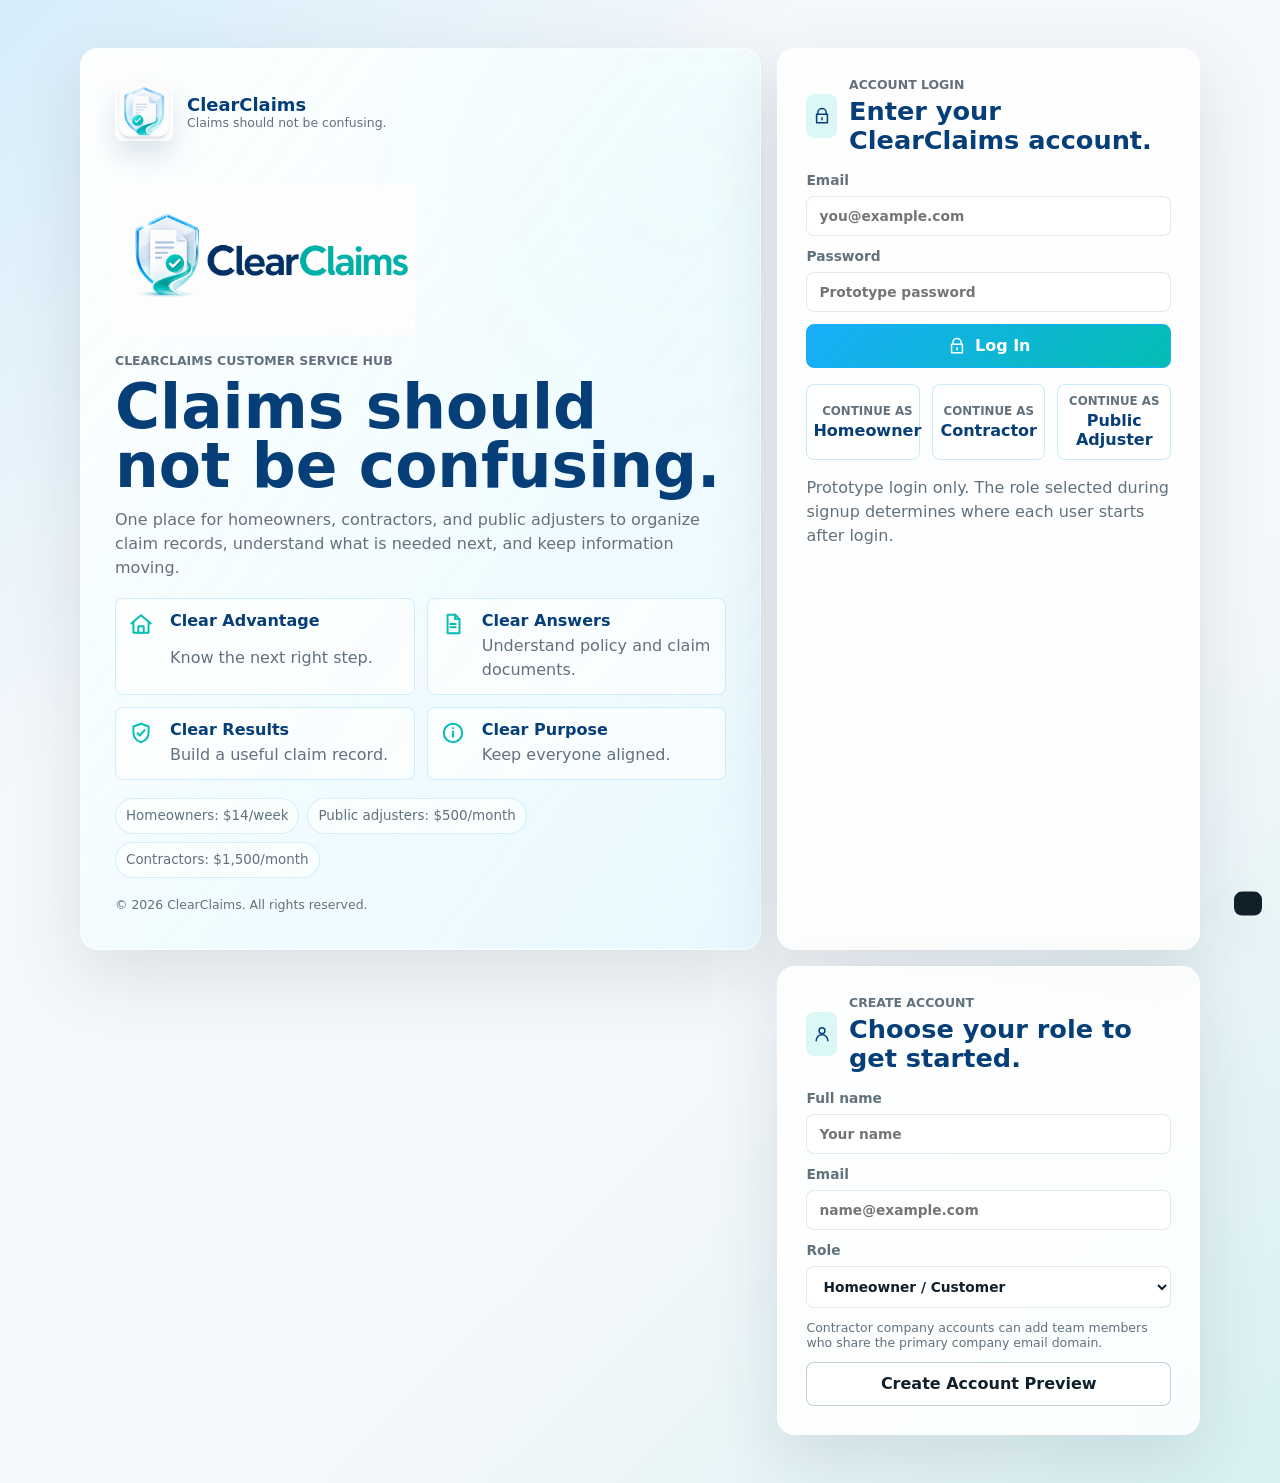
==== index.html @ 39362832 "Publish ClearClaims prototype" ====
<!doctype html>
<html lang="en">
  <head>
    <meta charset="utf-8" />
    <meta name="viewport" content="width=device-width, initial-scale=1" />
    <title>ClearClaims Prototype</title>
    <link rel="stylesheet" href="styles.css?v=15" />
    <meta name="theme-color" content="#ffffff" />
    <link rel="manifest" href="manifest.webmanifest" />
  </head>
  <body class="auth-required">
    <svg aria-hidden="true" class="icon-sprite">
      <symbol id="i-home" viewBox="0 0 24 24"><path d="M3 11.5 12 4l9 7.5"/><path d="M5 10.5V20h14v-9.5"/><path d="M9.5 20v-6h5v6"/></symbol>
      <symbol id="i-folder" viewBox="0 0 24 24"><path d="M3.5 6.5h6l2 2h9v9a2 2 0 0 1-2 2h-15z"/><path d="M3.5 6.5v13"/></symbol>
      <symbol id="i-camera" viewBox="0 0 24 24"><path d="M4 8.5h4l1.5-2h5L16 8.5h4v11H4z"/><circle cx="12" cy="14" r="3.5"/></symbol>
      <symbol id="i-clock" viewBox="0 0 24 24"><circle cx="12" cy="12" r="8.5"/><path d="M12 7.5V12l3 2"/></symbol>
      <symbol id="i-box" viewBox="0 0 24 24"><path d="m4 7.5 8-4 8 4-8 4z"/><path d="M4 7.5v9l8 4 8-4v-9"/><path d="M12 11.5v9"/></symbol>
      <symbol id="i-file" viewBox="0 0 24 24"><path d="M7 3.5h7l4 4v13H7z"/><path d="M14 3.5v4h4"/><path d="M9.5 12h5"/><path d="M9.5 15h5"/></symbol>
      <symbol id="i-pen" viewBox="0 0 24 24"><path d="M4 20h4l11-11-4-4L4 16z"/><path d="m13.5 6.5 4 4"/></symbol>
      <symbol id="i-shield" viewBox="0 0 24 24"><path d="M12 3.5 19 6v5.5c0 4.5-2.9 7.6-7 9-4.1-1.4-7-4.5-7-9V6z"/><path d="m8.8 12.2 2.1 2.1 4.4-5"/></symbol>
      <symbol id="i-plus" viewBox="0 0 24 24"><path d="M12 5v14"/><path d="M5 12h14"/></symbol>
      <symbol id="i-download" viewBox="0 0 24 24"><path d="M12 4v10"/><path d="m8 10 4 4 4-4"/><path d="M5 19h14"/></symbol>
      <symbol id="i-save" viewBox="0 0 24 24"><path d="M5 4h12l2 2v14H5z"/><path d="M8 4v6h8V4"/><path d="M8 20v-6h8v6"/></symbol>
      <symbol id="i-upload" viewBox="0 0 24 24"><path d="M12 20V9"/><path d="m8 13 4-4 4 4"/><path d="M5 5h14"/></symbol>
      <symbol id="i-trash" viewBox="0 0 24 24"><path d="M5 7h14"/><path d="M9 7V5h6v2"/><path d="m8 10 .6 9h6.8l.6-9"/></symbol>
      <symbol id="i-info" viewBox="0 0 24 24"><circle cx="12" cy="12" r="8.5"/><path d="M12 10.5v5"/><path d="M12 7.5h.01"/></symbol>
      <symbol id="i-calendar" viewBox="0 0 24 24"><path d="M5 5.5h14v14H5z"/><path d="M8 3.5v4"/><path d="M16 3.5v4"/><path d="M5 9h14"/></symbol>
      <symbol id="i-check" viewBox="0 0 24 24"><path d="m5 12.5 4.2 4.2L19 7"/></symbol>
      <symbol id="i-x" viewBox="0 0 24 24"><path d="m7 7 10 10"/><path d="m17 7-10 10"/></symbol>
      <symbol id="i-lock" viewBox="0 0 24 24"><path d="M7 10V8a5 5 0 0 1 10 0v2"/><path d="M5.5 10h13v10h-13z"/><path d="M12 14v2.5"/></symbol>
      <symbol id="i-user" viewBox="0 0 24 24"><circle cx="12" cy="8" r="3.5"/><path d="M5 20a7 7 0 0 1 14 0"/></symbol>
    </svg>

    <section class="auth-screen" id="authScreen" aria-labelledby="authTitle">
      <div class="auth-shell">
        <div class="auth-brand-card">
          <div class="brand-block">
            <div class="brand-mark" aria-hidden="true">
              <img src="assets/clearclaims_appicon_final.png" alt="" />
            </div>
            <div>
              <div class="brand-name">ClearClaims</div>
              <div class="brand-subtitle">Claims should not be confusing.</div>
            </div>
          </div>
          <img class="auth-logo" src="assets/clearclaims_refined_v2.png" alt="ClearClaims" />
          <div>
            <p class="eyebrow">ClearClaims customer service hub</p>
            <h1 id="authTitle">Claims should not be confusing.</h1>
            <p>One place for homeowners, contractors, and public adjusters to organize claim records, understand what is needed next, and keep information moving.</p>
          </div>
          <div class="auth-feature-grid">
            <div><svg><use href="#i-home"></use></svg><strong>Clear Advantage</strong><span>Know the next right step.</span></div>
            <div><svg><use href="#i-file"></use></svg><strong>Clear Answers</strong><span>Understand policy and claim documents.</span></div>
            <div><svg><use href="#i-shield"></use></svg><strong>Clear Results</strong><span>Build a useful claim record.</span></div>
            <div><svg><use href="#i-info"></use></svg><strong>Clear Purpose</strong><span>Keep everyone aligned.</span></div>
          </div>
          <div class="auth-pricing-strip">
            <span>Homeowners: $14/week</span>
            <span>Public adjusters: $500/month</span>
            <span>Contractors: $1,500/month</span>
          </div>
          <p class="copyright-line">© 2026 ClearClaims. All rights reserved.</p>
        </div>

        <div class="auth-card">
          <div class="auth-card-heading">
            <div class="auth-icon"><svg><use href="#i-lock"></use></svg></div>
            <div>
              <p class="eyebrow">Account login</p>
              <h2>Enter your ClearClaims account.</h2>
            </div>
          </div>
          <form class="auth-form" id="loginForm">
            <label>Email
              <input name="email" type="email" list="accountEmails" placeholder="you@example.com" required />
            </label>
            <datalist id="accountEmails">
              <option value="maya.johnson@example.com"></option>
              <option value="office@roofrightcontractors.com"></option>
              <option value="adjuster@examplepa.com"></option>
              <option value="chuck@claimguardians.com"></option>
              <option value="cynthia@claimguardians.com"></option>
            </datalist>
            <label>Password
              <input name="password" type="password" placeholder="Prototype password" required />
            </label>
            <button class="text-button primary" type="submit">
              <svg><use href="#i-lock"></use></svg><span>Log In</span>
            </button>
          </form>
          <div class="quick-login" aria-label="Prototype quick login">
            <button type="button" data-account-login="customer"><span>Continue as</span><strong>Homeowner</strong></button>
            <button type="button" data-account-login="contractor"><span>Continue as</span><strong>Contractor</strong></button>
            <button type="button" data-account-login="adjuster"><span>Continue as</span><strong>Public Adjuster</strong></button>
          </div>
          <p class="auth-status" id="authStatus" aria-live="polite">Prototype login only. The role selected during signup determines where each user starts after login.</p>
        </div>

        <div class="auth-card auth-create-card">
          <div class="auth-card-heading">
            <div class="auth-icon"><svg><use href="#i-user"></use></svg></div>
            <div>
              <p class="eyebrow">Create account</p>
              <h2>Choose your role to get started.</h2>
            </div>
          </div>
          <form class="auth-form" id="createAccountForm">
            <label>Full name
              <input name="name" placeholder="Your name" required />
            </label>
            <label>Email
              <input name="email" type="email" placeholder="name@example.com" required />
            </label>
            <label>Role
              <select name="role" required>
                <option value="Homeowner">Homeowner / Customer</option>
                <option value="Contractor">Contractor Company</option>
                <option value="Public Adjuster">Public Adjuster</option>
              </select>
            </label>
            <p class="micro-copy">Contractor company accounts can add team members who share the primary company email domain.</p>
            <button class="text-button" type="submit">Create Account Preview</button>
          </form>
        </div>
      </div>
    </section>

    <div class="app-shell">
      <aside class="sidebar" aria-label="Primary navigation">
        <div class="brand-block">
          <div class="brand-mark" aria-hidden="true">
            <img src="assets/clearclaims_appicon_final.png" alt="" />
          </div>
          <div>
            <div class="brand-name">ClearClaims</div>
            <div class="brand-subtitle">© 2026 ClearClaims</div>
          </div>
        </div>

        <div class="session-card" aria-live="polite">
          <span>Signed in</span>
          <strong id="sessionStaffName">Account</strong>
          <small id="sessionAssignedArea">Assigned workspace</small>
          <button class="text-button compact" type="button" id="signOut">Sign Out</button>
        </div>

        <nav class="nav-list">
          <button class="nav-button active" data-view="claim">
            <svg><use href="#i-home"></use></svg><span>Clear Advantage</span>
          </button>
          <button class="nav-button" data-view="documents">
            <svg><use href="#i-folder"></use></svg><span>Clear Records</span>
          </button>
          <button class="nav-button" data-view="photos">
            <svg><use href="#i-camera"></use></svg><span>Clear Evidence</span>
          </button>
          <button class="nav-button" data-view="timeline">
            <svg><use href="#i-clock"></use></svg><span>Clear Process</span>
          </button>
          <button class="nav-button" data-view="inventory">
            <svg><use href="#i-box"></use></svg><span>Clear Inventory</span>
          </button>
          <button class="nav-button" data-view="policy">
            <svg><use href="#i-file"></use></svg><span>Clear Answers</span>
          </button>
          <button class="nav-button" data-view="letters">
            <svg><use href="#i-pen"></use></svg><span>Clear Communications</span>
          </button>
          <button class="nav-button" data-view="doi">
            <svg><use href="#i-shield"></use></svg><span>Clear Results</span>
          </button>
          <a class="nav-link" href="clear-purpose.html">
            <svg><use href="#i-info"></use></svg><span>Clear Purpose</span>
          </a>
        </nav>

        <div class="side-summary" aria-live="polite">
          <div class="side-label">Active claim</div>
          <strong id="sideClaimNumber">Claim number pending</strong>
          <span id="sideCarrier">Carrier pending</span>
        </div>
      </aside>

      <main class="workspace">
        <section class="app-hero" aria-labelledby="heroTitle">
          <div class="hero-copy">
            <p class="eyebrow" id="accountRoleLabel">ClearClaims</p>
            <img class="hero-logo" src="assets/clearclaims_refined_v2.png" alt="ClearClaims" />
            <h1 id="heroTitle">Claims should not be confusing.</h1>
            <p id="heroSubtitle">ClearClaims guides each user to the information needed now, next, and through the final claim flow.</p>
          </div>
          <div class="claim-progress-card" aria-label="Six month claim timeline">
            <div class="progress-card-heading">
              <span>Claim timeline</span>
              <strong>Month 2 of 6</strong>
            </div>
            <div class="claim-progress-track" aria-hidden="true">
              <span class="complete"></span>
              <span class="active"></span>
              <span></span>
              <span></span>
              <span></span>
              <span></span>
            </div>
            <div class="timeline-labels">
              <span>File</span>
              <span>Review</span>
              <span>Inspect</span>
              <span>Estimate</span>
              <span>Payment</span>
              <span>Close</span>
            </div>
            <p>Most claims take about 6 months from claim filing to last payment.</p>
          </div>
        </section>

        <header class="workspace-header">
          <div>
            <p class="eyebrow">North Carolina prototype</p>
            <h1 id="viewTitle">Clear Advantage</h1>
          </div>
          <div class="header-actions">
            <button class="icon-button" id="resetDemo" title="Reset demo data" aria-label="Reset demo data">
              <svg><use href="#i-x"></use></svg>
            </button>
            <button class="text-button" id="exportData">
              <svg><use href="#i-download"></use></svg><span>Export My Data</span>
            </button>
          </div>
        </header>

        <div class="notice-band" role="note">
          <svg><use href="#i-info"></use></svg>
          <p>ClearClaims routes each account to the work that role needs first, then guides the next step as claim information comes in.</p>
        </div>

        <section class="view active" id="view-claim" aria-labelledby="claimHeading">
          <section class="staff-command" aria-labelledby="commandHeading">
            <div class="command-header">
              <div>
                <p class="eyebrow">Clear Advantage / Public adjuster workspace</p>
                <h2 id="commandHeading">Command Center</h2>
                <p>Claims are organized by urgency first, with new information, payments, customer updates, contractor uploads, and AI-suggested work surfaced for review.</p>
              </div>
              <div class="staff-access-badge">
                <span>Signed in account</span>
                <strong id="staffBadgeName">Account workspace</strong>
                <small id="staffBadgeArea">Assigned area loads after login</small>
              </div>
            </div>

            <div class="command-metrics" aria-label="Command center summary">
              <div><span>New review items</span><strong>18</strong><small>Email, uploads, messages</small></div>
              <div><span>Critical requests</span><strong>3</strong><small>15+ days open</small></div>
              <div><span>Payments to process</span><strong>2</strong><small>Checks need allocation</small></div>
              <div><span>Sales leads</span><strong>5</strong><small>Tech-submitted follow-ups</small></div>
            </div>

            <div class="command-layout">
              <section class="command-panel command-panel-wide" aria-labelledby="urgencyHeading">
                <div class="panel-heading">
                  <h3 id="urgencyHeading">Claims by Urgency</h3>
                  <span class="tag">Exact day timers</span>
                </div>
                <div class="urgency-list">
                  <article class="claim-row critical">
                    <div class="urgency-marker"><strong>Critical</strong><span>16 days</span></div>
                    <div>
                      <h4>Maya Johnson</h4>
                      <p>Carrier Review / Waiting on carrier policy and denial basis</p>
                      <span>Oldest request: complete policy copy requested May 5</span>
                    </div>
                    <div class="claim-row-meta">
                      <span>Clear Evidence</span>
                      <strong>AI suggests Cynthia</strong>
                    </div>
                    <div class="row-links">
                      <a href="#claimForm">Open Claim</a>
                      <a href="customer-portal.html">Customer Portal</a>
                      <a href="contractor-portal.html">Contractor Portal</a>
                    </div>
                  </article>
                  <article class="claim-row urgent">
                    <div class="urgency-marker"><strong>Urgent</strong><span>11 days</span></div>
                    <div>
                      <h4>Daniel Reed</h4>
                      <p>Payment Review / Waiting on check copy and mortgage endorsement status</p>
                      <span>Newest item: carrier payment email filed this morning</span>
                    </div>
                    <div class="claim-row-meta">
                      <span>Clear Payments</span>
                      <strong>AI suggests Chuck</strong>
                    </div>
                    <div class="row-links">
                      <a href="#claimForm">Open Claim</a>
                      <a href="customer-portal.html">Customer Portal</a>
                      <a href="contractor-portal.html">Contractor Portal</a>
                    </div>
                  </article>
                  <article class="claim-row watch">
                    <div class="urgency-marker"><strong>Watch</strong><span>6 days</span></div>
                    <div>
                      <h4>Angela Morris</h4>
                      <p>Supplement / Waiting on contractor revised roof estimate</p>
                      <span>Contractor can upload estimate through portal link</span>
                    </div>
                    <div class="claim-row-meta">
                      <span>Clear Records</span>
                      <strong>AI suggests Cynthia</strong>
                    </div>
                    <div class="row-links">
                      <a href="#claimForm">Open Claim</a>
                      <a href="customer-portal.html">Customer Portal</a>
                      <a href="contractor-portal.html">Contractor Portal</a>
                    </div>
                  </article>
                </div>
              </section>

              <section class="command-panel" aria-labelledby="reviewHeading">
                <div class="panel-heading">
                  <h3 id="reviewHeading">New Information to Review</h3>
                  <span class="tag">Probation mode</span>
                </div>
                <div class="review-queue">
                  <div><strong>7</strong><span>Outlook emails auto-filed to timeline</span></div>
                  <div><strong>4</strong><span>Customer messages need visible summaries approved</span></div>
                  <div><strong>3</strong><span>Contractor uploads need estimate comparison</span></div>
                  <div><strong>2</strong><span>Payment documents need allocation review</span></div>
                  <div><strong>2</strong><span>Tech-submitted leads need sales calls</span></div>
                </div>
              </section>

              <section class="command-panel" aria-labelledby="todayHeading">
                <div class="panel-heading">
                  <h3 id="todayHeading">Today’s Work Plan</h3>
                  <span class="tag">Confirm assignment</span>
                </div>
                <div class="task-stack">
                  <label><input type="checkbox" /> Confirm AI assignments for critical requests</label>
                  <label><input type="checkbox" /> Review Johnson carrier delay timeline</label>
                  <label><input type="checkbox" /> Process Reed payment documents</label>
                  <label><input type="checkbox" /> Approve customer-visible summaries</label>
                  <label><input type="checkbox" /> Call new tech lead from yesterday</label>
                </div>
              </section>
            </div>
          </section>

          <div class="summary-band">
            <div>
              <h2 id="claimHeading">Clear Advantage</h2>
              <p id="claimSnapshotText"></p>
            </div>
            <div class="status-pill" id="claimStatusPill"></div>
          </div>

          <div class="metric-grid">
            <div class="metric-tile">
              <span>Days since loss</span>
              <strong id="metricDaysSinceLoss">0</strong>
            </div>
            <div class="metric-tile">
              <span>Documents</span>
              <strong id="metricDocuments">0</strong>
            </div>
            <div class="metric-tile">
              <span>Timeline entries</span>
              <strong id="metricTimeline">0</strong>
            </div>
            <div class="metric-tile">
              <span>Item estimate</span>
              <strong id="metricInventory">$0</strong>
            </div>
          </div>

          <div class="content-grid two">
            <form class="panel" id="claimForm">
              <div class="panel-heading">
                <h3>Clear Claim Details</h3>
                <button class="icon-button" type="submit" title="Save claim details" aria-label="Save claim details">
                  <svg><use href="#i-save"></use></svg>
                </button>
              </div>
              <div class="form-grid">
                <label>Homeowner name<input name="homeowner" autocomplete="name" /></label>
                <label>Property address<input name="propertyAddress" autocomplete="street-address" /></label>
                <label>Phone<input name="phone" autocomplete="tel" /></label>
                <label>Email<input name="email" autocomplete="email" /></label>
                <label>Carrier name<input name="carrier" /></label>
                <label>Claim number<input name="claimNumber" /></label>
                <label>Policy number<input name="policyNumber" /></label>
                <label>Date of loss<input name="lossDate" type="date" /></label>
                <label>Type of loss<input name="lossType" /></label>
                <label>Status
                  <select name="status">
                    <option>Intake</option>
                    <option>Policy Review</option>
                    <option>Damage Review</option>
                    <option>Carrier Review</option>
                    <option>Payment Review</option>
                    <option>Negotiation</option>
                    <option>Supplement</option>
                    <option>Escalation</option>
                    <option>Resolved</option>
                    <option>Closed</option>
                  </select>
                </label>
                <label>Estimated loss amount<input name="estimatedLoss" type="number" min="0" step="100" /></label>
                <label>Last carrier contact<input name="lastCarrierContact" type="date" /></label>
              </div>
            </form>

            <div class="panel">
              <div class="panel-heading">
                <h3>Clear Deadlines</h3>
                <button class="text-button compact" data-jump="timeline">
                  <svg><use href="#i-plus"></use></svg><span>Add Date</span>
                </button>
              </div>
              <div class="deadline-list" id="deadlineList"></div>
              <p class="micro-copy">Dates are informational and depend on the facts of your claim. Verify deadlines with a licensed professional.</p>
            </div>
          </div>
        </section>

        <section class="view" id="view-documents" aria-labelledby="documentsHeading">
          <div class="section-row">
            <h2 id="documentsHeading">Clear Records</h2>
            <button class="text-button" id="downloadDocumentIndex">
              <svg><use href="#i-download"></use></svg><span>Download Index</span>
            </button>
          </div>

          <div class="content-grid two">
            <form class="panel" id="documentForm">
              <div class="panel-heading">
                <h3>Add Clear Records</h3>
                <span class="tag">Stored in this browser</span>
              </div>
              <label class="upload-zone">
                <svg><use href="#i-upload"></use></svg>
                <span>Select files</span>
                <input name="files" type="file" multiple />
              </label>
              <div class="form-grid">
                <label>Document type
                  <select name="category">
                    <option>Policy Documents</option>
                    <option>Adjuster Reports</option>
                    <option>Carrier Correspondence</option>
                    <option>Proof of Loss</option>
                    <option>Contractor Estimates</option>
                    <option>Invoices & Receipts</option>
                    <option>Legal Documents</option>
                    <option>Other</option>
                  </select>
                </label>
                <label>Document date<input name="date" type="date" /></label>
              </div>
              <button class="text-button primary" type="submit">
                <svg><use href="#i-plus"></use></svg><span>Add to Claim</span>
              </button>
            </form>

            <div class="panel">
              <div class="panel-heading">
                <h3>Clear Records Checklist</h3>
              </div>
              <div class="checklist" id="documentChecklist"></div>
            </div>
          </div>

          <div class="table-panel">
            <div class="data-table" id="documentTable"></div>
          </div>
        </section>

        <section class="view" id="view-photos" aria-labelledby="photosHeading">
          <div class="section-row">
            <h2 id="photosHeading">Clear Evidence</h2>
            <button class="text-button" id="downloadEvidencePackage">
              <svg><use href="#i-download"></use></svg><span>Download Photo Log</span>
            </button>
          </div>

          <div class="content-grid two">
            <form class="panel" id="photoForm">
              <div class="panel-heading">
                <h3>Add Clear Evidence</h3>
              </div>
              <label class="upload-zone">
                <svg><use href="#i-camera"></use></svg>
                <span>Select photos</span>
                <input name="photos" type="file" accept="image/*" multiple />
              </label>
              <div class="form-grid">
                <label>Area or room<input name="area" placeholder="Kitchen, roof, hallway" /></label>
                <label>Category
                  <select name="category">
                    <option>Roof Damage</option>
                    <option>Water Intrusion</option>
                    <option>Structural Damage</option>
                    <option>Personal Property</option>
                    <option>Mold</option>
                    <option>Other</option>
                  </select>
                </label>
                <label>Photo date<input name="date" type="date" /></label>
                <label>Caption<input name="caption" /></label>
              </div>
              <button class="text-button primary" type="submit">
                <svg><use href="#i-plus"></use></svg><span>Add Photos</span>
              </button>
            </form>

            <div class="panel">
              <div class="panel-heading">
                <h3>Clear Evidence Notes</h3>
              </div>
              <div class="photo-note-grid">
                <div><strong>Keep originals</strong><span>Do not edit or delete the original files on your device.</span></div>
                <div><strong>Add captions</strong><span>Use your own words to describe what each photo shows.</span></div>
                <div><strong>Pair before/after</strong><span>Group photos by room or exterior area when possible.</span></div>
              </div>
            </div>
          </div>

          <div class="photo-grid" id="photoGrid"></div>
        </section>

        <section class="view" id="view-timeline" aria-labelledby="timelineHeading">
          <div class="section-row">
            <h2 id="timelineHeading">Clear Process</h2>
            <button class="text-button" id="downloadTimeline">
              <svg><use href="#i-download"></use></svg><span>Download Timeline</span>
            </button>
          </div>

          <div class="content-grid two">
            <form class="panel" id="timelineForm">
              <div class="panel-heading">
                <h3>Add Process Step</h3>
              </div>
              <div class="form-grid">
                <label>Date<input name="date" type="date" required /></label>
                <label>Type
                  <select name="type">
                    <option>Carrier Call</option>
                    <option>Carrier Email</option>
                    <option>Inspection</option>
                    <option>Payment</option>
                    <option>Deadline</option>
                    <option>Repair Visit</option>
                    <option>Other</option>
                  </select>
                </label>
                <label>Person or company<input name="contact" /></label>
                <label>Response needed by<input name="responseDue" type="date" /></label>
              </div>
              <label>Notes<textarea name="notes" rows="4" required></textarea></label>
              <button class="text-button primary" type="submit">
                <svg><use href="#i-plus"></use></svg><span>Add Event</span>
              </button>
            </form>

            <div class="panel">
              <div class="panel-heading">
                <h3>Clear Response Tracker</h3>
              </div>
              <div class="response-list" id="responseTracker"></div>
            </div>
          </div>

          <div class="timeline-list" id="timelineList"></div>
        </section>

        <section class="view" id="view-inventory" aria-labelledby="inventoryHeading">
          <div class="section-row">
            <h2 id="inventoryHeading">Clear Inventory</h2>
            <button class="text-button" id="downloadInventory">
              <svg><use href="#i-download"></use></svg><span>Download CSV</span>
            </button>
          </div>

          <div class="content-grid two">
            <form class="panel" id="inventoryForm">
              <div class="panel-heading">
                <h3>Add Inventory Item</h3>
              </div>
              <div class="form-grid">
                <label>Item name<input name="name" required /></label>
                <label>Room<input name="room" required /></label>
                <label>Age in years<input name="age" type="number" min="0" step="1" /></label>
                <label>Original cost<input name="purchasePrice" type="number" min="0" step="1" /></label>
                <label>Replacement estimate<input name="replacementCost" type="number" min="0" step="1" required /></label>
                <label>Model or serial<input name="serial" /></label>
              </div>
              <label>Notes<textarea name="notes" rows="3"></textarea></label>
              <button class="text-button primary" type="submit">
                <svg><use href="#i-plus"></use></svg><span>Add Item</span>
              </button>
            </form>

            <div class="panel">
              <div class="panel-heading">
                <h3>Clear Item Suggestions</h3>
                <button class="text-button compact" id="suggestRoomItems">
                  <svg><use href="#i-plus"></use></svg><span>Suggest</span>
                </button>
              </div>
              <div class="suggestion-list" id="suggestionList"></div>
              <p class="micro-copy">Suggestions are placeholders for homeowner review. Confirm, edit, or reject each one before adding it.</p>
            </div>
          </div>

          <div class="table-panel">
            <div class="data-table" id="inventoryTable"></div>
          </div>
        </section>

        <section class="view" id="view-policy" aria-labelledby="policyHeading">
          <div class="section-row">
            <h2 id="policyHeading">Clear Answers</h2>
            <button class="text-button" id="savePolicy">
              <svg><use href="#i-save"></use></svg><span>Save Policy Notes</span>
            </button>
          </div>

          <div class="notice-band compact" role="note">
            <svg><use href="#i-info"></use></svg>
            <p>Policy summaries are for your reference. Read the full policy and ask a licensed insurance professional or attorney about coverage obligations.</p>
          </div>

          <div class="content-grid two policy-intake-grid">
            <form class="panel feature-panel" id="policyUploadForm">
              <div class="panel-heading">
                <h3>Clear Policy Intake</h3>
                <span class="tag">Local preview</span>
              </div>
              <label class="upload-zone premium">
                <svg><use href="#i-upload"></use></svg>
                <span>Select policy or declarations page</span>
                <input name="policyFile" type="file" accept=".pdf,.jpg,.jpeg,.png,.heic,.txt" />
              </label>
              <label>Or paste declarations text<textarea name="policyExtractText" rows="6" placeholder="Example: Coverage A $325,000&#10;Coverage B $32,500&#10;Coverage C $162,500&#10;Coverage D $65,000&#10;Deductible $2,500"></textarea></label>
              <button class="text-button primary" type="submit">
                <svg><use href="#i-file"></use></svg><span>Read Limits</span>
              </button>
              <p class="micro-copy">Prototype only: this reads pasted text and file names locally. Production OCR/AI parsing must run server-side with the blueprint guardrails.</p>
            </form>

            <div class="panel feature-panel">
              <div class="panel-heading">
                <h3>Clear Policy Fields</h3>
              </div>
              <div class="extraction-list" id="policyExtractionList"></div>
              <p class="micro-copy">Review every detected value before relying on it. The homeowner controls the final policy notes.</p>
            </div>
          </div>

          <div class="coverage-grid">
            <label>Coverage A<input data-policy="coverageA" type="number" min="0" /></label>
            <label>Coverage B<input data-policy="coverageB" type="number" min="0" /></label>
            <label>Coverage C<input data-policy="coverageC" type="number" min="0" /></label>
            <label>Coverage D<input data-policy="coverageD" type="number" min="0" /></label>
            <label>Deductible<input data-policy="deductible" type="number" min="0" /></label>
            <label>Policy period<input data-policy="policyPeriod" /></label>
          </div>

          <div class="content-grid two">
            <div class="panel">
              <div class="panel-heading">
                <h3>Clear Policy Reader</h3>
              </div>
              <label>Paste policy language<textarea id="policyText" rows="7"></textarea></label>
              <label>Question about that text<input id="policyQuestion" placeholder="What does this section say about deductibles?" /></label>
              <button class="text-button primary" id="explainPolicyText">
                <svg><use href="#i-file"></use></svg><span>Show Plain Language</span>
              </button>
            </div>

            <div class="panel">
              <div class="panel-heading">
                <h3>Clear Explanation</h3>
              </div>
              <div class="explanation-box" id="policyExplanation"></div>
            </div>
          </div>

          <div class="rights-library" id="rightsLibrary"></div>
        </section>

        <section class="view" id="view-letters" aria-labelledby="lettersHeading">
          <div class="section-row">
            <h2 id="lettersHeading">Clear Communications</h2>
            <button class="text-button" id="downloadLetter" disabled>
              <svg><use href="#i-download"></use></svg><span>Download Draft</span>
            </button>
          </div>

          <div class="notice-band compact" role="note">
            <svg><use href="#i-info"></use></svg>
            <p>This content was drafted by AI for your review. It does not constitute insurance, legal, or financial advice. You are the author of any documents you submit. Please review all content carefully before use.</p>
          </div>

          <div class="content-grid two request-policy-grid">
            <form class="panel feature-panel" id="policyRequestForm">
              <div class="panel-heading">
                <h3>Clear Policy Request</h3>
                <span class="tag">Agent or adjuster</span>
              </div>
              <div class="form-grid">
                <label>Recipient name<input name="recipient" placeholder="Agent or adjuster name" /></label>
                <label>Send as
                  <select name="channel">
                    <option value="email">Email</option>
                    <option value="letter">Letter</option>
                    <option value="text">Text message</option>
                  </select>
                </label>
              </div>
              <label>What you need<textarea name="requestDetails" rows="4">Please send me a complete copy of my homeowner policy, including the declarations page, endorsements, exclusions, and all forms that apply to my current policy period.</textarea></label>
              <button class="text-button primary" type="submit">
                <svg><use href="#i-pen"></use></svg><span>Create Request</span>
              </button>
            </form>

            <div class="panel feature-panel">
              <div class="panel-heading">
                <h3>Clear Request Preview</h3>
                <button class="text-button compact" id="downloadPolicyRequest" disabled>
                  <svg><use href="#i-download"></use></svg><span>Download</span>
                </button>
              </div>
              <article class="message-preview" id="policyRequestPreview" aria-live="polite"></article>
            </div>
          </div>

          <div class="content-grid two">
            <form class="panel" id="letterForm">
              <div class="panel-heading">
                <h3>Clear Communication Draft</h3>
              </div>
              <label>Template
                <select name="template">
                  <option value="status">Status update request</option>
                  <option value="denial">Request for written denial explanation</option>
                  <option value="payment">Dispute of partial payment</option>
                  <option value="proof">Proof of loss cover letter</option>
                </select>
              </label>
              <div class="form-grid">
                <label>Carrier contact<input name="contact" /></label>
                <label>Tone
                  <select name="tone">
                    <option>Neutral and professional</option>
                    <option>Firm and professional</option>
                  </select>
                </label>
              </div>
              <label>Facts in your words<textarea name="facts" rows="5" required></textarea></label>
              <label>What you want explained or provided<textarea name="request" rows="4" required></textarea></label>
              <button class="text-button primary" type="submit">
                <svg><use href="#i-pen"></use></svg><span>Create Draft</span>
              </button>
            </form>

            <div class="panel">
              <div class="panel-heading">
                <h3>Clear Review</h3>
              </div>
              <div id="letterReview"></div>
              <label class="cert-row">
                <input type="checkbox" id="letterCertification" />
                <span>I certify that I have reviewed every statement in this document, that all statements reflect my own understanding of the facts, and that I am submitting this document as the author on my own behalf.</span>
              </label>
            </div>
          </div>

          <article class="draft-preview" id="letterPreview" aria-live="polite"></article>
        </section>

        <section class="view" id="view-doi" aria-labelledby="doiHeading">
          <div class="section-row">
            <h2 id="doiHeading">Clear Results</h2>
            <button class="text-button" id="downloadDoiPacket" disabled>
              <svg><use href="#i-download"></use></svg><span>Download Packet</span>
            </button>
          </div>

          <div class="notice-band compact" role="note">
            <svg><use href="#i-info"></use></svg>
            <p>The NC DOI can investigate complaints, but it cannot order a specific claim payment, represent you, or give legal advice.</p>
          </div>

          <div class="doi-grid">
            <div class="panel">
              <div class="panel-heading">
                <h3>Clear Results Screener</h3>
              </div>
              <form id="doiScreener" class="stacked-form">
                <fieldset>
                  <legend>Have you filed the claim with your carrier?</legend>
                  <label><input type="radio" name="filed" value="yes" /> Yes</label>
                  <label><input type="radio" name="filed" value="no" /> No</label>
                </fieldset>
                <fieldset>
                  <legend>Has the carrier sent a denial or partial payment in writing?</legend>
                  <label><input type="radio" name="written" value="yes" /> Yes</label>
                  <label><input type="radio" name="written" value="no" /> No</label>
                </fieldset>
                <fieldset>
                  <legend>Do you have documents or timeline notes to attach?</legend>
                  <label><input type="radio" name="records" value="yes" /> Yes</label>
                  <label><input type="radio" name="records" value="no" /> No</label>
                </fieldset>
              </form>
              <div class="screener-result" id="doiScreenerResult"></div>
            </div>

            <div class="panel">
              <div class="panel-heading">
                <h3>Clear DOI Limits</h3>
              </div>
              <div class="can-cannot">
                <div>
                  <strong>Can</strong>
                  <span>Review unfair claims practice complaints</span>
                  <span>Require carrier responses</span>
                  <span>Track carrier patterns</span>
                </div>
                <div>
                  <strong>Cannot</strong>
                  <span>Order a specific payment</span>
                  <span>Act as your representative</span>
                  <span>Give legal advice</span>
                </div>
              </div>
            </div>
          </div>

          <div class="content-grid two">
            <form class="panel" id="doiForm">
              <div class="panel-heading">
                <h3>Clear Complaint Narrative</h3>
              </div>
              <label>What happened?<textarea name="whatHappened" rows="4" required></textarea></label>
              <label>What did the carrier do or fail to do?<textarea name="carrierIssue" rows="4" required></textarea></label>
              <label>What outcome are you asking DOI to review?<textarea name="requestedOutcome" rows="3" required></textarea></label>
              <button class="text-button primary" type="submit">
                <svg><use href="#i-file"></use></svg><span>Create Packet Preview</span>
              </button>
            </form>

            <div class="panel">
              <div class="panel-heading">
                <h3>Clear Packet Checklist</h3>
              </div>
              <div class="checklist" id="doiChecklist"></div>
              <label class="cert-row">
                <input type="checkbox" id="doiCertification" />
                <span>I certify that I reviewed this complaint packet and that I am submitting it myself.</span>
              </label>
            </div>
          </div>

          <article class="draft-preview" id="doiPreview" aria-live="polite"></article>
          <div class="submission-list" id="submissionChannels"></div>
        </section>
      </main>
    </div>

    <div class="toast" id="toast" role="status" aria-live="polite"></div>
    <script src="app.js?v=10"></script>
  </body>
</html>
---- styles.css ----
:root {
  --bg: #f5f8fb;
  --surface: rgba(255, 255, 255, 0.86);
  --surface-solid: #ffffff;
  --surface-soft: rgba(232, 247, 253, 0.74);
  --ink: #10202b;
  --muted: #61727d;
  --line: rgba(133, 159, 173, 0.24);
  --line-strong: rgba(74, 117, 139, 0.34);
  --accent: #18aefa;
  --accent-dark: #063e78;
  --accent-soft: rgba(225, 246, 255, 0.94);
  --teal: #04bdb3;
  --teal-soft: rgba(215, 248, 246, 0.88);
  --amber: #b86e00;
  --amber-soft: #fff1d7;
  --coral: #bc4b35;
  --coral-soft: #ffe6df;
  --blue: #063e78;
  --blue-soft: rgba(224, 243, 254, 0.96);
  --shadow: 0 24px 70px rgba(23, 52, 68, 0.12);
  --shadow-soft: 0 14px 35px rgba(23, 52, 68, 0.08);
  --radius: 8px;
  --sidebar-width: 292px;
}

* {
  box-sizing: border-box;
}

html {
  min-width: 320px;
  color-scheme: light;
}

body {
  margin: 0;
  min-height: 100vh;
  color: var(--ink);
  background:
    linear-gradient(135deg, rgba(24, 174, 250, 0.14), transparent 30%),
    linear-gradient(315deg, rgba(4, 189, 179, 0.12), transparent 35%),
    var(--bg);
  font-family: Inter, ui-sans-serif, system-ui, -apple-system, BlinkMacSystemFont, "Segoe UI", sans-serif;
  letter-spacing: 0;
}

body.auth-required:not(.staff-authenticated) .app-shell {
  display: none;
}

body.auth-required.staff-authenticated .auth-screen {
  display: none;
}

button,
input,
select,
textarea {
  font: inherit;
  letter-spacing: 0;
}

button {
  min-height: 44px;
}

input,
select,
textarea {
  width: 100%;
  border: 1px solid var(--line);
  border-radius: var(--radius);
  background: rgba(255, 255, 255, 0.84);
  color: var(--ink);
  padding: 11px 12px;
  outline: none;
  box-shadow: inset 0 1px 0 rgba(255, 255, 255, 0.66);
}

input:focus,
select:focus,
textarea:focus,
button:focus-visible {
  border-color: var(--accent);
  box-shadow: 0 0 0 3px rgba(15, 127, 110, 0.18);
}

textarea {
  min-height: 96px;
  resize: vertical;
}

label,
fieldset {
  display: grid;
  gap: 8px;
  color: var(--muted);
  font-size: 0.86rem;
  font-weight: 650;
}

label span,
fieldset label {
  font-weight: 500;
}

fieldset {
  border: 1px solid var(--line);
  border-radius: var(--radius);
  padding: 12px;
}

legend {
  color: var(--ink);
  padding: 0 6px;
}

input[type="radio"],
input[type="checkbox"] {
  width: 18px;
  height: 18px;
  accent-color: var(--accent);
}

h1,
h2,
h3,
p {
  margin: 0;
}

h1 {
  font-size: clamp(1.45rem, 2.4vw, 2.08rem);
  line-height: 1.1;
  letter-spacing: 0;
}

h2 {
  font-size: clamp(1.25rem, 2vw, 1.65rem);
  line-height: 1.15;
}

h3 {
  font-size: 1rem;
  line-height: 1.2;
}

.icon-sprite {
  position: absolute;
  width: 0;
  height: 0;
  overflow: hidden;
}

svg {
  width: 20px;
  height: 20px;
  flex: 0 0 auto;
  fill: none;
  stroke: currentColor;
  stroke-width: 1.8;
  stroke-linecap: round;
  stroke-linejoin: round;
}

.auth-screen {
  min-height: 100vh;
  display: grid;
  place-items: center;
  padding: clamp(18px, 4vw, 48px);
}

.auth-shell {
  width: min(1120px, 100%);
  display: grid;
  grid-template-columns: minmax(0, 1fr) minmax(340px, 0.62fr);
  gap: 16px;
  align-items: stretch;
}

.auth-brand-card,
.auth-card {
  border: 1px solid rgba(255, 255, 255, 0.78);
  border-radius: 18px;
  background: var(--surface);
  box-shadow: var(--shadow);
  backdrop-filter: blur(24px);
}

.auth-brand-card {
  min-height: 0;
  display: grid;
  align-content: start;
  gap: 18px;
  padding: clamp(22px, 3vw, 34px);
  background:
    linear-gradient(128deg, rgba(255, 255, 255, 0.96), rgba(228, 249, 255, 0.82)),
    radial-gradient(circle at 86% 14%, rgba(4, 189, 179, 0.2), transparent 34%);
}

.auth-logo {
  width: min(300px, 82%);
  height: auto;
}

.auth-brand-card h1 {
  max-width: 720px;
  margin: 10px 0 12px;
  color: var(--accent-dark);
  font-size: clamp(2.2rem, 4.8vw, 4.4rem);
  line-height: 0.96;
}

.auth-brand-card p:not(.eyebrow),
.auth-status,
.auth-feature-grid span,
.auth-pricing-strip,
.copyright-line {
  color: var(--muted);
  line-height: 1.5;
}

.auth-feature-grid {
  display: grid;
  grid-template-columns: repeat(2, minmax(0, 1fr));
  gap: 12px;
}

.auth-feature-grid div {
  display: grid;
  grid-template-columns: 32px minmax(0, 1fr);
  gap: 4px 10px;
  align-items: start;
  border: 1px solid rgba(37, 174, 232, 0.2);
  border-radius: var(--radius);
  background: rgba(255, 255, 255, 0.62);
  padding: 12px;
}

.auth-feature-grid svg {
  grid-row: span 2;
  width: 26px;
  height: 26px;
  color: var(--teal);
}

.auth-feature-grid strong {
  color: var(--accent-dark);
}

.auth-pricing-strip {
  display: flex;
  flex-wrap: wrap;
  gap: 8px;
  font-size: 0.84rem;
}

.auth-pricing-strip span {
  border: 1px solid rgba(37, 174, 232, 0.18);
  border-radius: 999px;
  background: rgba(255, 255, 255, 0.62);
  padding: 7px 10px;
}

.copyright-line {
  font-size: 0.78rem;
}

.auth-card {
  display: grid;
  gap: 16px;
  align-content: start;
  padding: clamp(18px, 3vw, 28px);
}

.auth-create-card {
  grid-column: 2;
}

.auth-card-heading {
  display: flex;
  align-items: center;
  gap: 12px;
}

.auth-icon {
  width: 44px;
  height: 44px;
  display: grid;
  place-items: center;
  border-radius: var(--radius);
  background: var(--teal-soft);
  color: var(--accent-dark);
}

.auth-card h2 {
  color: var(--accent-dark);
}

.auth-form,
.quick-login {
  display: grid;
  gap: 12px;
}

.quick-login {
  grid-template-columns: repeat(3, minmax(0, 1fr));
}

.quick-login button {
  display: grid;
  gap: 3px;
  align-content: center;
  min-height: 76px;
  border: 1px solid rgba(37, 174, 232, 0.24);
  border-radius: var(--radius);
  background: rgba(255, 255, 255, 0.72);
  color: var(--accent-dark);
  cursor: pointer;
}

.quick-login button:hover {
  background: var(--blue-soft);
}

.quick-login span {
  color: var(--muted);
  font-size: 0.74rem;
  font-weight: 800;
  text-transform: uppercase;
}

.app-shell {
  display: grid;
  grid-template-columns: var(--sidebar-width) minmax(0, 1fr);
  min-height: 100vh;
}

.sidebar {
  position: sticky;
  top: 0;
  align-self: start;
  height: 100vh;
  overflow: auto;
  border-right: 1px solid rgba(255, 255, 255, 0.72);
  background:
    linear-gradient(180deg, rgba(255, 255, 255, 0.92), rgba(244, 250, 253, 0.82)),
    rgba(255, 255, 255, 0.84);
  backdrop-filter: blur(24px);
  padding: 24px 18px;
}

.brand-block {
  display: grid;
  grid-template-columns: 58px minmax(0, 1fr);
  gap: 14px;
  align-items: center;
  margin-bottom: 26px;
}

.brand-mark {
  width: 58px;
  height: 58px;
  border-radius: var(--radius);
  display: grid;
  place-items: center;
  background: transparent;
  border: 0;
  box-shadow: 0 14px 28px rgba(6, 62, 120, 0.14);
  overflow: hidden;
}

.brand-mark img,
.hero-mark img {
  width: 100%;
  height: 100%;
  object-fit: contain;
}

.brand-name {
  font-weight: 850;
  font-size: 1.12rem;
  color: var(--accent-dark);
}

.brand-subtitle,
.side-label,
.eyebrow,
.micro-copy,
.tag {
  color: var(--muted);
  font-size: 0.78rem;
}

.session-card {
  display: grid;
  gap: 6px;
  margin: -8px 0 18px;
  border: 1px solid rgba(37, 174, 232, 0.2);
  border-radius: var(--radius);
  background: rgba(255, 255, 255, 0.66);
  padding: 12px;
}

.session-card span {
  color: var(--teal);
  font-size: 0.72rem;
  font-weight: 900;
  text-transform: uppercase;
}

.session-card strong {
  color: var(--accent-dark);
  overflow-wrap: anywhere;
}

.session-card small {
  color: var(--muted);
  line-height: 1.35;
}

.nav-list {
  display: grid;
  gap: 8px;
}

.nav-button,
.nav-link {
  display: grid;
  grid-template-columns: 24px minmax(0, 1fr);
  align-items: center;
  gap: 10px;
  width: 100%;
  border: 1px solid rgba(255, 255, 255, 0);
  border-radius: var(--radius);
  background: transparent;
  color: #3f5360;
  padding: 11px 12px;
  text-align: left;
  cursor: pointer;
  text-decoration: none;
  transition: background 150ms ease, border-color 150ms ease, transform 150ms ease, box-shadow 150ms ease;
}

.nav-button span,
.nav-link span {
  min-width: 0;
  overflow: hidden;
  text-overflow: ellipsis;
  white-space: nowrap;
  font-weight: 700;
}

.nav-button.active,
.nav-button:hover,
.nav-link.active,
.nav-link:hover {
  color: var(--accent-dark);
  background: rgba(255, 255, 255, 0.78);
  border-color: rgba(37, 174, 232, 0.28);
  box-shadow: var(--shadow-soft);
  transform: translateY(-1px);
}

.side-summary {
  display: grid;
  gap: 5px;
  margin-top: 22px;
  border: 1px solid rgba(37, 174, 232, 0.18);
  border-radius: var(--radius);
  background: linear-gradient(145deg, rgba(255, 255, 255, 0.84), rgba(224, 245, 254, 0.56));
  padding: 14px;
  box-shadow: var(--shadow-soft);
}

.side-summary strong,
.side-summary span {
  min-width: 0;
  overflow-wrap: anywhere;
}

.workspace {
  min-width: 0;
  padding: 26px clamp(16px, 3vw, 34px) 52px;
}

.app-hero {
  display: grid;
  grid-template-columns: minmax(0, 1fr) minmax(260px, 340px);
  gap: 14px;
  align-items: center;
  min-height: 120px;
  margin-bottom: 14px;
  border: 1px solid rgba(255, 255, 255, 0.76);
  border-radius: 18px;
  background:
    linear-gradient(120deg, rgba(255, 255, 255, 0.94), rgba(227, 248, 255, 0.78)),
    radial-gradient(circle at 83% 18%, rgba(24, 174, 250, 0.32), transparent 36%),
    radial-gradient(circle at 18% 95%, rgba(4, 189, 179, 0.18), transparent 38%);
  box-shadow: var(--shadow);
  overflow: hidden;
  padding: clamp(14px, 2vw, 20px);
}

.hero-copy {
  display: grid;
  gap: 7px;
}

.hero-logo {
  display: none;
}

.hero-copy h1 {
  max-width: 760px;
  font-size: clamp(1.45rem, 2.4vw, 2.35rem);
  line-height: 1.02;
  color: var(--accent-dark);
}

.hero-copy p:last-child {
  max-width: 680px;
  color: var(--muted);
  font-size: clamp(0.94rem, 1.15vw, 1.04rem);
  line-height: 1.48;
}

.claim-progress-card {
  display: grid;
  gap: 8px;
  border: 1px solid rgba(37, 174, 232, 0.2);
  border-radius: var(--radius);
  background: rgba(255, 255, 255, 0.68);
  box-shadow: var(--shadow-soft);
  padding: 10px 12px;
}

.progress-card-heading {
  display: flex;
  align-items: center;
  justify-content: space-between;
  gap: 12px;
}

.progress-card-heading span {
  color: var(--teal);
  font-size: 0.74rem;
  font-weight: 900;
  text-transform: uppercase;
}

.progress-card-heading strong {
  color: var(--accent-dark);
}

.claim-progress-track {
  display: grid;
  grid-template-columns: repeat(6, minmax(0, 1fr));
  gap: 5px;
}

.claim-progress-track span {
  height: 8px;
  border-radius: 999px;
  background: rgba(6, 62, 120, 0.12);
}

.claim-progress-track span.complete,
.claim-progress-track span.active {
  background: linear-gradient(90deg, var(--accent), var(--teal));
}

.claim-progress-track span.active {
  box-shadow: 0 0 0 4px rgba(4, 189, 179, 0.12);
}

.timeline-labels {
  display: grid;
  grid-template-columns: repeat(6, minmax(0, 1fr));
  gap: 5px;
  color: var(--muted);
  font-size: 0.68rem;
  font-weight: 800;
  text-align: center;
}

.claim-progress-card p {
  color: var(--muted);
  font-size: 0.82rem;
  line-height: 1.38;
}

.hero-mark {
  width: 190px;
  height: 190px;
  justify-self: end;
  opacity: 0.98;
  filter: drop-shadow(0 22px 24px rgba(6, 62, 120, 0.14));
}

.workspace-header,
.section-row,
.panel-heading {
  display: flex;
  align-items: center;
  justify-content: space-between;
  gap: 16px;
}

.workspace-header {
  margin-bottom: 16px;
}

.header-actions,
.panel-heading {
  flex-wrap: wrap;
}

.eyebrow {
  margin-bottom: 5px;
  text-transform: uppercase;
  font-weight: 800;
}

.text-button,
.icon-button {
  display: inline-flex;
  align-items: center;
  justify-content: center;
  gap: 8px;
  border: 1px solid var(--line-strong);
  border-radius: var(--radius);
  background: rgba(255, 255, 255, 0.78);
  color: var(--ink);
  cursor: pointer;
  font-weight: 800;
  box-shadow: 0 1px 0 rgba(255, 255, 255, 0.8);
  transition: transform 150ms ease, box-shadow 150ms ease, background 150ms ease;
}

.text-button:hover,
.icon-button:hover {
  transform: translateY(-1px);
  box-shadow: var(--shadow-soft);
}

.text-button {
  padding: 0 14px;
}

.text-button.compact {
  min-height: 38px;
  padding: 0 11px;
  font-size: 0.86rem;
}

.text-button.primary {
  border-color: var(--accent);
  background: linear-gradient(135deg, var(--accent), var(--teal));
  color: #fff;
}

.text-button:disabled {
  cursor: not-allowed;
  opacity: 0.55;
}

.icon-button {
  width: 44px;
  height: 44px;
  padding: 0;
}

.notice-band {
  display: grid;
  grid-template-columns: 24px minmax(0, 1fr);
  gap: 12px;
  align-items: start;
  border: 1px solid rgba(37, 174, 232, 0.22);
  border-radius: var(--radius);
  background: var(--surface-soft);
  color: #144456;
  padding: 13px 14px;
  margin-bottom: 18px;
}

.notice-band.compact {
  margin-top: 12px;
}

.notice-band p {
  line-height: 1.45;
}

.view {
  display: none;
}

.view.active {
  display: block;
}

.summary-band {
  display: grid;
  grid-template-columns: minmax(0, 1fr) auto;
  gap: 16px;
  align-items: center;
  background: var(--surface);
  border: 1px solid var(--line);
  border-radius: var(--radius);
  box-shadow: var(--shadow);
  padding: clamp(16px, 3vw, 26px);
  margin-bottom: 16px;
}

.summary-band p {
  margin-top: 8px;
  color: var(--muted);
  line-height: 1.55;
}

.staff-command {
  display: grid;
  gap: 16px;
  margin-bottom: 18px;
}

.command-header {
  display: grid;
  grid-template-columns: minmax(0, 1fr) 220px;
  gap: 18px;
  align-items: center;
  border: 1px solid rgba(255, 255, 255, 0.76);
  border-radius: 18px;
  background:
    linear-gradient(120deg, rgba(255, 255, 255, 0.94), rgba(227, 248, 255, 0.78)),
    radial-gradient(circle at 88% 24%, rgba(4, 189, 179, 0.18), transparent 38%);
  box-shadow: var(--shadow);
  padding: clamp(18px, 3vw, 28px);
}

.command-header h2 {
  margin-bottom: 8px;
  color: var(--accent-dark);
  font-size: clamp(1.55rem, 3vw, 2.5rem);
}

.command-header p:not(.eyebrow),
.staff-access-badge small {
  color: var(--muted);
  line-height: 1.5;
}

.staff-access-badge {
  display: grid;
  gap: 6px;
  border: 1px solid rgba(37, 174, 232, 0.26);
  border-radius: var(--radius);
  background: rgba(255, 255, 255, 0.72);
  padding: 16px;
}

.staff-access-badge span {
  color: var(--teal);
  font-size: 0.78rem;
  font-weight: 900;
  text-transform: uppercase;
}

.staff-access-badge strong {
  color: var(--accent-dark);
  font-size: 1.1rem;
}

.command-metrics {
  display: grid;
  grid-template-columns: repeat(4, minmax(0, 1fr));
  gap: 12px;
}

.command-metrics div,
.command-panel {
  border: 1px solid var(--line);
  border-radius: var(--radius);
  background: var(--surface);
  box-shadow: var(--shadow-soft);
  backdrop-filter: blur(18px);
}

.command-metrics div {
  display: grid;
  gap: 6px;
  min-height: 106px;
  align-content: center;
  padding: 16px;
}

.command-metrics span,
.command-metrics small,
.claim-row span,
.claim-row p,
.review-queue span {
  color: var(--muted);
}

.command-metrics span {
  font-size: 0.82rem;
  font-weight: 800;
}

.command-metrics strong {
  color: var(--accent-dark);
  font-size: 1.7rem;
}

.command-layout {
  display: grid;
  grid-template-columns: minmax(0, 1fr);
  gap: 16px;
}

.command-panel {
  display: grid;
  gap: 14px;
  align-content: start;
  padding: 16px;
}

.urgency-list,
.review-queue,
.task-stack {
  display: grid;
  gap: 10px;
}

.claim-row {
  display: grid;
  grid-template-columns: 112px minmax(0, 1fr) 170px;
  gap: 12px 16px;
  align-items: start;
  border: 1px solid var(--line);
  border-left-width: 5px;
  border-radius: var(--radius);
  background: rgba(255, 255, 255, 0.66);
  padding: 14px;
}

.claim-row.critical {
  border-left-color: var(--coral);
}

.claim-row.urgent {
  border-left-color: var(--amber);
}

.claim-row.watch {
  border-left-color: var(--teal);
}

.urgency-marker {
  display: grid;
  gap: 4px;
}

.urgency-marker strong,
.claim-row h4,
.claim-row-meta strong {
  color: var(--accent-dark);
}

.urgency-marker span {
  width: fit-content;
  border-radius: 999px;
  background: var(--blue-soft);
  color: var(--accent-dark);
  padding: 5px 9px;
  font-size: 0.78rem;
  font-weight: 900;
}

.claim-row h4 {
  margin: 0 0 4px;
  font-size: 1.05rem;
}

.claim-row p {
  margin-bottom: 5px;
  line-height: 1.42;
}

.claim-row-meta {
  display: flex;
  flex-wrap: wrap;
  gap: 8px 14px;
  font-size: 0.84rem;
  grid-column: 2;
}

.claim-row-meta span {
  font-weight: 850;
}

.row-links {
  display: grid;
  gap: 7px;
  grid-column: 3;
  grid-row: 1 / span 2;
}

.row-links a {
  min-height: 34px;
  display: inline-flex;
  align-items: center;
  justify-content: center;
  border: 1px solid rgba(37, 174, 232, 0.24);
  border-radius: var(--radius);
  background: rgba(255, 255, 255, 0.78);
  color: var(--accent-dark);
  font-size: 0.82rem;
  font-weight: 850;
  text-decoration: none;
}

.row-links a:hover {
  background: var(--blue-soft);
}

.review-queue div {
  display: grid;
  grid-template-columns: 42px minmax(0, 1fr);
  gap: 10px;
  align-items: center;
  border: 1px solid var(--line);
  border-radius: var(--radius);
  background: rgba(255, 255, 255, 0.62);
  padding: 10px;
}

.review-queue strong {
  display: grid;
  place-items: center;
  width: 38px;
  height: 38px;
  border-radius: 999px;
  background: var(--teal-soft);
  color: var(--accent-dark);
}

.task-stack label {
  grid-template-columns: 20px minmax(0, 1fr);
  align-items: start;
  border: 1px solid var(--line);
  border-radius: var(--radius);
  background: rgba(255, 255, 255, 0.62);
  padding: 10px;
  color: var(--ink);
  font-size: 0.9rem;
}

.status-pill,
.tag {
  display: inline-flex;
  align-items: center;
  min-height: 30px;
  border-radius: 999px;
  padding: 5px 10px;
  background: var(--blue-soft);
  color: #174861;
  font-weight: 850;
  white-space: nowrap;
}

.metric-grid,
.coverage-grid {
  display: grid;
  grid-template-columns: repeat(4, minmax(0, 1fr));
  gap: 12px;
  margin-bottom: 16px;
}

.metric-tile,
.coverage-grid label {
  min-height: 96px;
  display: grid;
  align-content: center;
  gap: 8px;
  border: 1px solid var(--line);
  border-radius: var(--radius);
  background: var(--surface);
  padding: 16px;
  box-shadow: var(--shadow-soft);
}

.metric-tile span {
  color: var(--muted);
  font-weight: 700;
  font-size: 0.82rem;
}

.metric-tile strong {
  font-size: 1.35rem;
  overflow-wrap: anywhere;
}

.content-grid,
.doi-grid {
  display: grid;
  gap: 16px;
}

.content-grid.two,
.doi-grid {
  grid-template-columns: minmax(0, 1fr) minmax(0, 1fr);
}

.panel,
.table-panel,
.draft-preview {
  background: var(--surface);
  border: 1px solid var(--line);
  border-radius: var(--radius);
  box-shadow: var(--shadow);
  backdrop-filter: blur(18px);
}

.panel {
  display: grid;
  gap: 14px;
  padding: 16px;
}

.feature-panel {
  position: relative;
  overflow: hidden;
}

.feature-panel::before {
  content: "";
  position: absolute;
  inset: 0 auto 0 0;
  width: 4px;
  background: linear-gradient(180deg, var(--accent), var(--teal));
  opacity: 0.72;
}

.purpose-page .sidebar {
  background:
    linear-gradient(180deg, rgba(255, 255, 255, 0.94), rgba(238, 251, 250, 0.82)),
    rgba(255, 255, 255, 0.86);
}

.purpose-workspace {
  display: grid;
  gap: 18px;
}

.purpose-hero {
  min-height: 300px;
  display: grid;
  grid-template-columns: minmax(0, 1fr) 170px;
  gap: 28px;
  align-items: center;
  border: 1px solid rgba(255, 255, 255, 0.78);
  border-radius: 18px;
  background:
    linear-gradient(120deg, rgba(255, 255, 255, 0.95), rgba(225, 247, 255, 0.78)),
    radial-gradient(circle at 83% 20%, rgba(4, 189, 179, 0.2), transparent 38%);
  box-shadow: var(--shadow);
  overflow: hidden;
  padding: clamp(24px, 4vw, 42px);
}

.purpose-hero h1 {
  max-width: 780px;
  margin-bottom: 12px;
  color: var(--accent-dark);
  font-size: clamp(2.15rem, 5vw, 4.9rem);
  line-height: 0.95;
}

.purpose-hero p:not(.eyebrow) {
  max-width: 820px;
  color: var(--muted);
  font-size: clamp(1.04rem, 1.55vw, 1.28rem);
  line-height: 1.5;
}

.purpose-hero img {
  width: 170px;
  height: 170px;
  justify-self: end;
  object-fit: contain;
  filter: drop-shadow(0 22px 24px rgba(6, 62, 120, 0.14));
}

.purpose-split,
.purpose-card-grid {
  display: grid;
  grid-template-columns: repeat(2, minmax(0, 1fr));
  gap: 16px;
}

.purpose-panel,
.purpose-section,
.purpose-callout {
  border: 1px solid var(--line);
  border-radius: var(--radius);
  background: var(--surface);
  box-shadow: var(--shadow);
  backdrop-filter: blur(18px);
}

.purpose-panel,
.purpose-section {
  padding: clamp(18px, 2.5vw, 28px);
}

.purpose-panel {
  display: grid;
  gap: 10px;
}

.purpose-panel h2,
.purpose-section h2 {
  max-width: 900px;
  color: var(--accent-dark);
}

.purpose-panel p:not(.eyebrow),
.purpose-card p,
.workflow-rail p,
.purpose-callout p {
  color: var(--muted);
  line-height: 1.55;
}

.purpose-card-grid {
  grid-template-columns: repeat(4, minmax(0, 1fr));
  margin-top: 18px;
}

.purpose-card {
  display: grid;
  gap: 10px;
  min-height: 210px;
  border: 1px solid var(--line);
  border-radius: var(--radius);
  background: rgba(255, 255, 255, 0.66);
  padding: 16px;
}

.purpose-card span {
  color: var(--teal);
  font-weight: 900;
  letter-spacing: 0.08em;
}

.purpose-card h3 {
  color: var(--accent-dark);
  font-size: 1.08rem;
}

.vmv-showcase {
  background:
    linear-gradient(145deg, rgba(255, 255, 255, 0.9), rgba(237, 251, 250, 0.74)),
    var(--surface);
}

.vmv-frame {
  margin: 18px 0 0;
  display: grid;
  place-items: center;
  border: 1px solid rgba(37, 174, 232, 0.18);
  border-radius: var(--radius);
  background: #fff;
  box-shadow: var(--shadow-soft);
  padding: clamp(14px, 2vw, 24px);
}

.vmv-frame img {
  display: block;
  width: min(760px, 100%);
  height: auto;
  border-radius: 6px;
}

.category-strip {
  display: grid;
  grid-template-columns: repeat(4, minmax(0, 1fr));
  gap: 10px;
  margin-top: 18px;
}

.category-strip div {
  display: grid;
  gap: 5px;
  min-height: 88px;
  border: 1px solid rgba(37, 174, 232, 0.22);
  border-radius: var(--radius);
  background: linear-gradient(145deg, rgba(255, 255, 255, 0.82), rgba(224, 245, 254, 0.55));
  padding: 13px;
}

.category-strip strong,
.workflow-rail span {
  color: var(--accent-dark);
  font-weight: 900;
}

.category-strip span {
  color: var(--muted);
  font-size: 0.88rem;
  line-height: 1.35;
}

.workflow-rail {
  display: grid;
  grid-template-columns: repeat(4, minmax(0, 1fr));
  gap: 0;
  margin-top: 18px;
  border: 1px solid var(--line);
  border-radius: var(--radius);
  background: rgba(255, 255, 255, 0.64);
  overflow: hidden;
}

.workflow-rail article {
  display: grid;
  align-content: start;
  gap: 9px;
  min-height: 168px;
  padding: 18px;
}

.workflow-rail article + article {
  border-left: 1px solid var(--line);
}

.purpose-callout {
  display: flex;
  justify-content: space-between;
  gap: 18px;
  align-items: center;
  padding: clamp(18px, 2.5vw, 28px);
  background:
    linear-gradient(135deg, rgba(255, 255, 255, 0.88), rgba(215, 248, 246, 0.72)),
    rgba(255, 255, 255, 0.84);
}

.purpose-callout p {
  max-width: 760px;
  color: var(--ink);
  font-size: 1.08rem;
  font-weight: 750;
}

.portal-preview {
  background:
    linear-gradient(135deg, rgba(24, 174, 250, 0.12), transparent 32%),
    linear-gradient(315deg, rgba(4, 189, 179, 0.11), transparent 38%),
    var(--bg);
}

.portal-shell {
  width: min(1160px, calc(100% - 32px));
  margin: 0 auto;
  padding: 24px 0 48px;
}

.portal-topbar {
  display: flex;
  justify-content: space-between;
  gap: 16px;
  align-items: center;
  margin-bottom: 18px;
}

.portal-hero {
  display: grid;
  grid-template-columns: minmax(0, 1fr) 230px;
  gap: 20px;
  align-items: center;
  border: 1px solid rgba(255, 255, 255, 0.76);
  border-radius: 18px;
  background:
    linear-gradient(120deg, rgba(255, 255, 255, 0.94), rgba(227, 248, 255, 0.78)),
    radial-gradient(circle at 88% 24%, rgba(4, 189, 179, 0.18), transparent 38%);
  box-shadow: var(--shadow);
  padding: clamp(22px, 4vw, 36px);
  margin-bottom: 18px;
}

.portal-hero h1 {
  max-width: 760px;
  color: var(--accent-dark);
  font-size: clamp(1.8rem, 4vw, 3.4rem);
  line-height: 0.98;
  margin-bottom: 12px;
}

.portal-hero p:not(.eyebrow),
.portal-panel p,
.portal-timeline li,
.portal-doc-row span,
.portal-wait-row span {
  color: var(--muted);
  line-height: 1.5;
}

.portal-status {
  display: grid;
  gap: 8px;
  border: 1px solid rgba(37, 174, 232, 0.24);
  border-radius: var(--radius);
  background: rgba(255, 255, 255, 0.72);
  padding: 16px;
}

.portal-status span {
  color: var(--teal);
  font-size: 0.78rem;
  font-weight: 900;
  text-transform: uppercase;
}

.portal-status strong {
  color: var(--accent-dark);
  font-size: 1.2rem;
}

.portal-status small {
  color: var(--muted);
}

.portal-grid {
  display: grid;
  grid-template-columns: repeat(2, minmax(0, 1fr));
  gap: 16px;
}

.portal-panel {
  display: grid;
  gap: 14px;
  align-content: start;
  border: 1px solid var(--line);
  border-radius: var(--radius);
  background: var(--surface);
  box-shadow: var(--shadow);
  padding: 18px;
}

.portal-panel h2 {
  color: var(--accent-dark);
}

.portal-wait-row,
.portal-doc-row {
  display: grid;
  gap: 5px;
  border: 1px solid var(--line);
  border-left: 5px solid var(--teal);
  border-radius: var(--radius);
  background: rgba(255, 255, 255, 0.62);
  padding: 12px;
}

.portal-wait-row.critical {
  border-left-color: var(--coral);
}

.portal-wait-row.watch {
  border-left-color: var(--amber);
}

.portal-wait-row strong,
.portal-doc-row strong,
.portal-timeline span {
  color: var(--accent-dark);
}

.portal-wait-row em {
  color: var(--teal);
  font-style: normal;
  font-weight: 900;
}

.portal-timeline {
  display: grid;
  gap: 10px;
  margin: 0;
  padding-left: 20px;
}

.portal-timeline span {
  font-weight: 900;
}

.form-grid {
  display: grid;
  grid-template-columns: repeat(2, minmax(0, 1fr));
  gap: 12px;
}

.upload-zone {
  min-height: 132px;
  display: grid;
  place-items: center;
  border: 1.5px dashed var(--line-strong);
  border-radius: var(--radius);
  background: rgba(255, 255, 255, 0.6);
  color: var(--accent-dark);
  cursor: pointer;
  text-align: center;
  transition: border-color 150ms ease, background 150ms ease, transform 150ms ease;
}

.upload-zone:hover {
  border-color: rgba(37, 174, 232, 0.64);
  background: rgba(224, 245, 254, 0.72);
  transform: translateY(-1px);
}

.upload-zone.premium {
  min-height: 154px;
  background:
    linear-gradient(135deg, rgba(255, 255, 255, 0.78), rgba(224, 245, 254, 0.62)),
    repeating-linear-gradient(45deg, rgba(37, 174, 232, 0.05) 0 12px, transparent 12px 24px);
}

.upload-zone input {
  position: absolute;
  inline-size: 1px;
  block-size: 1px;
  clip: rect(0, 0, 0, 0);
  overflow: hidden;
}

.deadline-list,
.checklist,
.response-list,
.suggestion-list,
.submission-list {
  display: grid;
  gap: 10px;
}

.deadline-item,
.check-item,
.response-item,
.suggestion-item,
.submission-card,
.rights-card,
.review-item,
.extraction-item {
  border: 1px solid var(--line);
  border-radius: var(--radius);
  background: rgba(255, 255, 255, 0.62);
  padding: 12px;
}

.deadline-item {
  display: grid;
  grid-template-columns: minmax(0, 1fr) auto;
  gap: 12px;
  align-items: center;
}

.deadline-item strong,
.deadline-item span,
.check-item span,
.response-item span,
.submission-card span,
.extraction-item span {
  overflow-wrap: anywhere;
}

.deadline-badge {
  min-width: 90px;
  text-align: center;
  border-radius: 999px;
  padding: 6px 10px;
  font-size: 0.78rem;
  font-weight: 850;
}

.deadline-badge.ok {
  background: var(--accent-soft);
  color: var(--accent-dark);
}

.deadline-badge.soon {
  background: var(--amber-soft);
  color: var(--amber);
}

.deadline-badge.past {
  background: var(--coral-soft);
  color: var(--coral);
}

.table-panel {
  margin-top: 16px;
  overflow: auto;
}

.data-table {
  min-width: 760px;
}

.table-row {
  display: grid;
  grid-template-columns: 1.6fr 1fr 0.8fr 0.8fr 88px;
  gap: 12px;
  align-items: center;
  padding: 12px 14px;
  border-bottom: 1px solid var(--line);
}

.table-row.header {
  color: var(--muted);
  background: rgba(243, 249, 252, 0.82);
  font-size: 0.78rem;
  font-weight: 850;
  text-transform: uppercase;
}

.table-row:last-child {
  border-bottom: 0;
}

.table-row > div {
  min-width: 0;
  overflow-wrap: anywhere;
}

.row-action {
  width: 38px;
  height: 38px;
  min-height: 38px;
  border: 1px solid var(--line);
  border-radius: var(--radius);
  background: rgba(255, 255, 255, 0.78);
  color: var(--coral);
  cursor: pointer;
}

.photo-grid {
  display: grid;
  grid-template-columns: repeat(auto-fill, minmax(220px, 1fr));
  gap: 14px;
  margin-top: 16px;
}

.photo-card {
  overflow: hidden;
  border: 1px solid var(--line);
  border-radius: var(--radius);
  background: var(--surface);
  box-shadow: var(--shadow);
  backdrop-filter: blur(18px);
}

.photo-visual {
  aspect-ratio: 4 / 3;
  display: grid;
  place-items: center;
  background:
    linear-gradient(135deg, rgba(37, 174, 232, 0.2), rgba(15, 133, 119, 0.16)),
    repeating-linear-gradient(45deg, rgba(248, 253, 255, 0.96) 0 12px, rgba(229, 243, 249, 0.9) 12px 24px);
  color: var(--accent-dark);
  font-weight: 850;
}

.photo-visual img {
  width: 100%;
  height: 100%;
  object-fit: cover;
}

.photo-body {
  display: grid;
  gap: 6px;
  padding: 12px;
}

.photo-note-grid {
  display: grid;
  grid-template-columns: repeat(3, minmax(0, 1fr));
  gap: 10px;
}

.photo-note-grid div {
  display: grid;
  gap: 5px;
  min-height: 112px;
  border: 1px solid var(--line);
  border-radius: var(--radius);
  background: rgba(255, 255, 255, 0.62);
  padding: 12px;
}

.photo-note-grid span {
  color: var(--muted);
  line-height: 1.45;
}

.timeline-list {
  position: relative;
  display: grid;
  gap: 12px;
  margin-top: 16px;
}

.timeline-card {
  display: grid;
  grid-template-columns: 132px minmax(0, 1fr) 44px;
  gap: 14px;
  align-items: start;
  border: 1px solid var(--line);
  border-radius: var(--radius);
  background: var(--surface);
  box-shadow: var(--shadow);
  padding: 14px;
  backdrop-filter: blur(18px);
}

.timeline-date {
  display: grid;
  gap: 5px;
  color: var(--muted);
  font-weight: 800;
}

.timeline-card p {
  margin-top: 6px;
  color: var(--muted);
  line-height: 1.5;
}

.suggestion-item {
  display: grid;
  grid-template-columns: minmax(0, 1fr) auto auto;
  gap: 8px;
  align-items: center;
}

.suggestion-actions {
  display: contents;
}

.coverage-grid {
  margin-top: 12px;
}

.coverage-grid label {
  min-height: 112px;
}

.explanation-box {
  min-height: 238px;
  display: grid;
  gap: 12px;
  align-content: start;
  border: 1px solid var(--line);
  border-radius: var(--radius);
  background: rgba(255, 255, 255, 0.62);
  padding: 14px;
}

.explanation-box blockquote {
  margin: 0;
  border-left: 4px solid var(--accent);
  padding-left: 12px;
  color: var(--ink);
}

.rights-library {
  display: grid;
  grid-template-columns: repeat(3, minmax(0, 1fr));
  gap: 12px;
  margin-top: 16px;
}

.rights-card {
  display: grid;
  gap: 8px;
}

.rights-card p,
.review-item p,
.draft-preview p {
  color: var(--muted);
  line-height: 1.55;
}

.draft-preview {
  display: none;
  margin-top: 16px;
  padding: clamp(16px, 3vw, 28px);
}

.draft-preview.active {
  display: grid;
  gap: 14px;
}

.draft-preview h3 {
  font-size: 1.15rem;
}

.draft-line {
  border-left: 4px solid var(--line-strong);
  padding: 10px 0 10px 12px;
  line-height: 1.6;
}

.draft-line.flagged {
  border-left-color: var(--amber);
  background: rgba(255, 250, 240, 0.82);
}

.cert-row {
  grid-template-columns: 22px minmax(0, 1fr);
  align-items: start;
  border: 1px solid var(--line);
  border-radius: var(--radius);
  background: rgba(255, 255, 255, 0.62);
  padding: 12px;
  color: var(--ink);
  line-height: 1.45;
}

.stacked-form {
  display: grid;
  gap: 12px;
}

.stacked-form fieldset {
  display: grid;
  gap: 10px;
}

.stacked-form fieldset label {
  grid-template-columns: 22px minmax(0, 1fr);
  align-items: center;
}

.screener-result {
  min-height: 64px;
  border: 1px solid var(--line);
  border-radius: var(--radius);
  background: rgba(255, 255, 255, 0.62);
  padding: 12px;
  color: var(--muted);
  line-height: 1.45;
}

.can-cannot {
  display: grid;
  grid-template-columns: minmax(0, 1fr) minmax(0, 1fr);
  gap: 12px;
}

.can-cannot div {
  display: grid;
  gap: 8px;
  border: 1px solid var(--line);
  border-radius: var(--radius);
  background: rgba(255, 255, 255, 0.62);
  padding: 12px;
}

.can-cannot strong {
  color: var(--accent-dark);
}

.can-cannot span {
  color: var(--muted);
  line-height: 1.4;
}

.submission-list {
  grid-template-columns: repeat(5, minmax(0, 1fr));
  margin-top: 16px;
}

.submission-card {
  display: grid;
  gap: 6px;
}

.policy-intake-grid,
.request-policy-grid {
  margin: 16px 0;
}

.extraction-list {
  display: grid;
  gap: 10px;
}

.extraction-item {
  display: grid;
  gap: 4px;
}

.extraction-item strong {
  color: var(--accent-dark);
}

.message-preview {
  min-height: 232px;
  display: grid;
  gap: 12px;
  align-content: start;
  border: 1px solid var(--line);
  border-radius: var(--radius);
  background: rgba(255, 255, 255, 0.62);
  padding: 14px;
  color: var(--muted);
  line-height: 1.55;
}

.message-preview.active {
  color: var(--ink);
}

.message-preview p {
  color: inherit;
  line-height: 1.55;
}

.toast {
  position: fixed;
  right: 18px;
  bottom: 18px;
  max-width: min(380px, calc(100vw - 36px));
  transform: translateY(140%);
  transition: transform 180ms ease;
  border-radius: var(--radius);
  background: var(--ink);
  color: #fff;
  padding: 12px 14px;
  box-shadow: var(--shadow);
  z-index: 40;
}

.toast.active {
  transform: translateY(0);
}

.empty-state {
  border: 1px dashed var(--line-strong);
  border-radius: var(--radius);
  background: rgba(255, 255, 255, 0.62);
  color: var(--muted);
  padding: 18px;
  text-align: center;
  line-height: 1.45;
}

@media (max-width: 1080px) {
  .metric-grid,
  .coverage-grid,
  .rights-library,
  .submission-list,
  .purpose-card-grid,
  .category-strip,
  .workflow-rail,
  .command-metrics,
  .portal-grid {
    grid-template-columns: repeat(2, minmax(0, 1fr));
  }

  .photo-note-grid,
  .command-layout {
    grid-template-columns: 1fr;
  }

  .auth-shell {
    grid-template-columns: 1fr;
  }

  .auth-create-card {
    grid-column: auto;
  }

  .command-panel-wide {
    grid-row: auto;
  }
}

@media (max-width: 860px) {
  :root {
    --sidebar-width: 100%;
  }

  .app-shell {
    grid-template-columns: 1fr;
  }

  .sidebar {
    position: static;
    height: auto;
    border-right: 0;
    border-bottom: 1px solid var(--line);
  }

  .nav-list {
    grid-template-columns: repeat(4, minmax(0, 1fr));
  }

  .nav-button,
  .nav-link {
    grid-template-columns: 1fr;
    justify-items: center;
    text-align: center;
  }

  .nav-button span,
  .nav-link span {
    white-space: normal;
    font-size: 0.78rem;
  }

  .side-summary {
    display: none;
  }

  .content-grid.two,
  .doi-grid {
    grid-template-columns: 1fr;
  }

  .auth-brand-card {
    min-height: 0;
  }

  .app-hero {
    grid-template-columns: minmax(0, 1fr) minmax(250px, 320px);
  }

  .purpose-hero {
    grid-template-columns: 1fr;
  }

  .hero-mark {
    justify-self: start;
    width: 104px;
    height: 112px;
  }

  .purpose-hero img {
    justify-self: start;
    width: 110px;
    height: 110px;
  }

  .hero-logo {
    width: min(260px, 100%);
  }

  .summary-band {
    grid-template-columns: 1fr;
  }

  .command-header,
  .claim-row,
  .portal-hero {
    grid-template-columns: 1fr;
  }

  .claim-row {
    align-items: stretch;
  }

  .claim-row-meta,
  .row-links {
    grid-column: auto;
    grid-row: auto;
  }

  .portal-topbar {
    align-items: stretch;
    flex-direction: column;
  }
}

@media (max-width: 620px) {
  .workspace {
    padding-inline: 12px;
  }

  .app-hero {
    grid-template-columns: 1fr;
    min-height: 0;
    padding: 18px;
  }

  .hero-copy h1 {
    font-size: 1.8rem;
  }

  .workspace-header,
  .section-row {
    align-items: stretch;
    flex-direction: column;
  }

  .header-actions {
    display: grid;
    grid-template-columns: 44px minmax(0, 1fr);
  }

  .metric-grid,
  .coverage-grid,
  .rights-library,
  .submission-list,
  .form-grid,
  .can-cannot,
  .purpose-split,
  .purpose-card-grid,
  .category-strip,
  .workflow-rail,
  .command-metrics,
  .portal-grid {
    grid-template-columns: 1fr;
  }

  .auth-screen {
    padding: 12px;
  }

  .auth-feature-grid,
  .quick-login {
    grid-template-columns: 1fr;
  }

  .auth-brand-card,
  .auth-card {
    border-radius: var(--radius);
  }

  .nav-list {
    grid-template-columns: repeat(2, minmax(0, 1fr));
  }

  .workflow-rail article + article {
    border-left: 0;
    border-top: 1px solid var(--line);
  }

  .purpose-callout {
    align-items: stretch;
    flex-direction: column;
  }

  .deadline-item,
  .timeline-card,
  .suggestion-item {
    grid-template-columns: 1fr;
  }

  .deadline-badge {
    width: fit-content;
  }
}

@media print {
  body {
    background: #fff;
  }

  .sidebar,
  .workspace-header,
  .notice-band,
  .panel,
  .section-row,
  .toast {
    display: none !important;
  }

  .workspace {
    padding: 0;
  }

  .draft-preview {
    display: block !important;
    border: 0;
    box-shadow: none;
    padding: 0;
  }
}
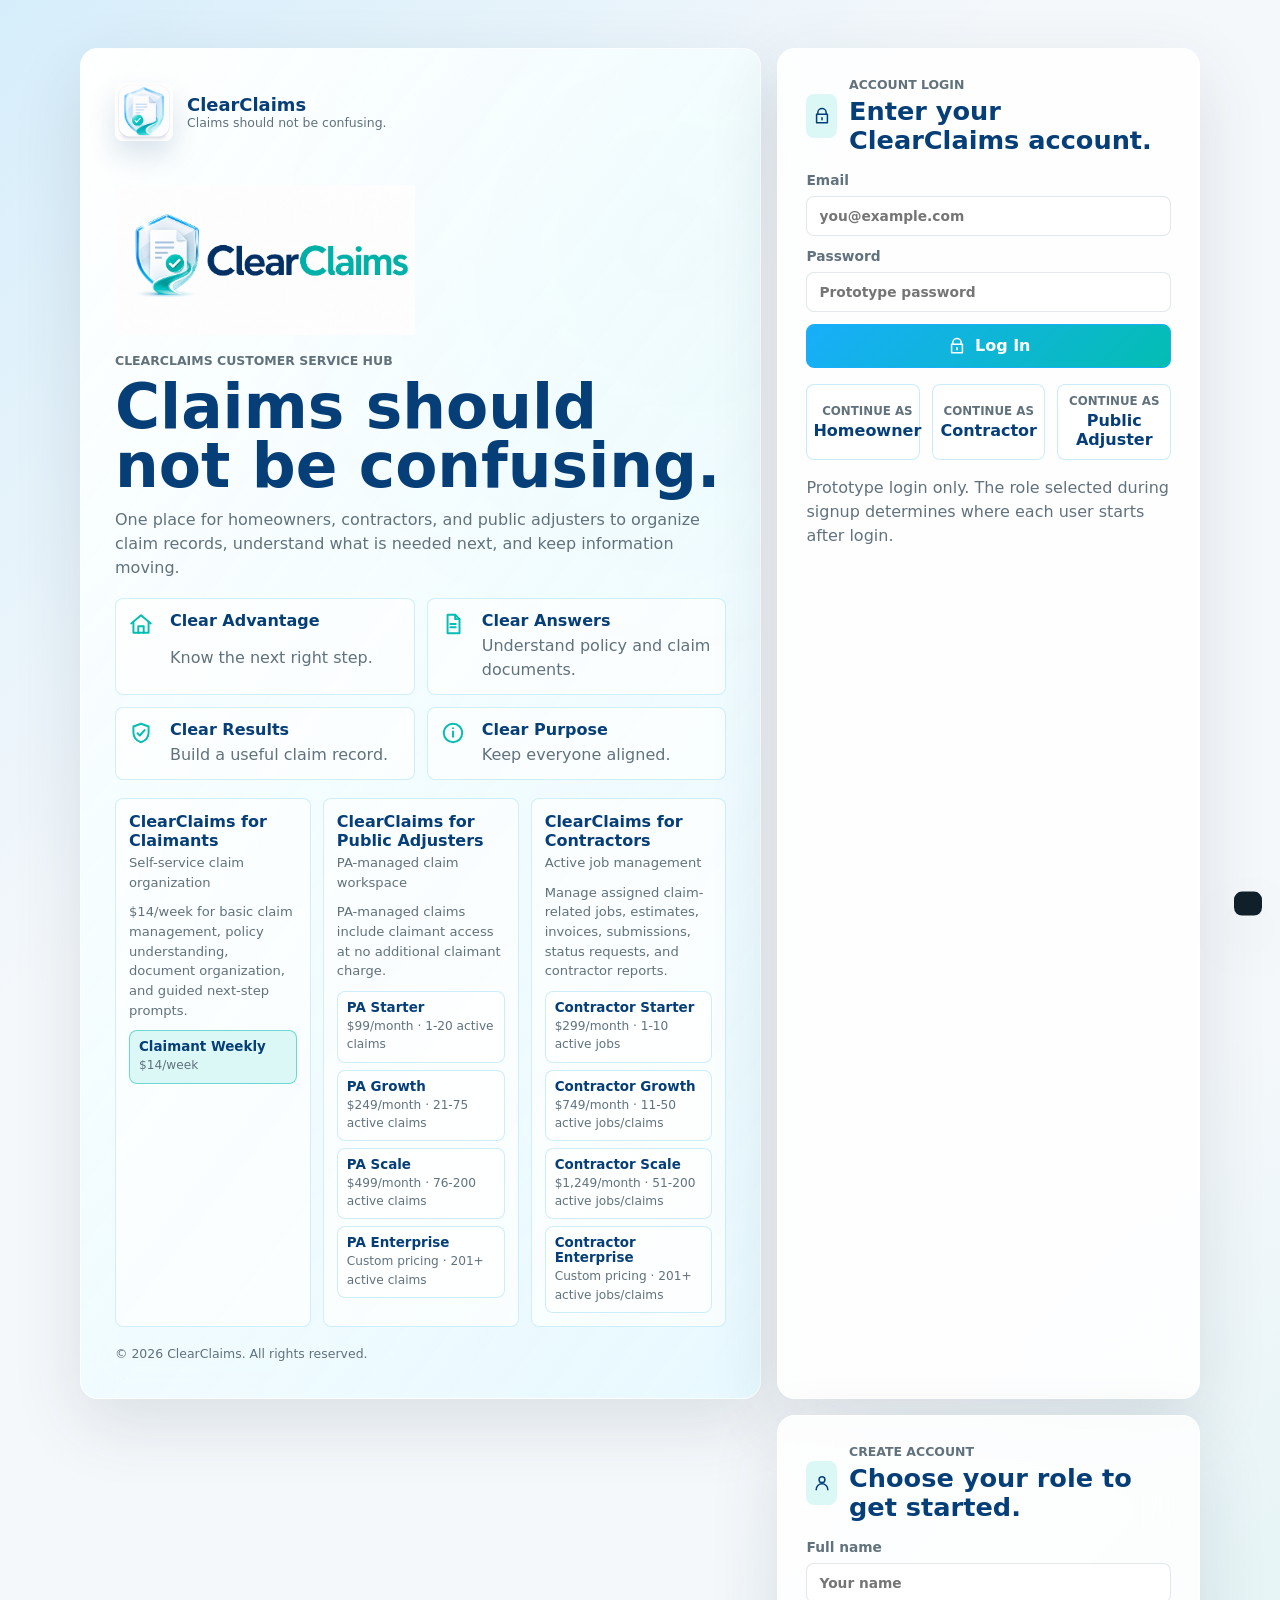
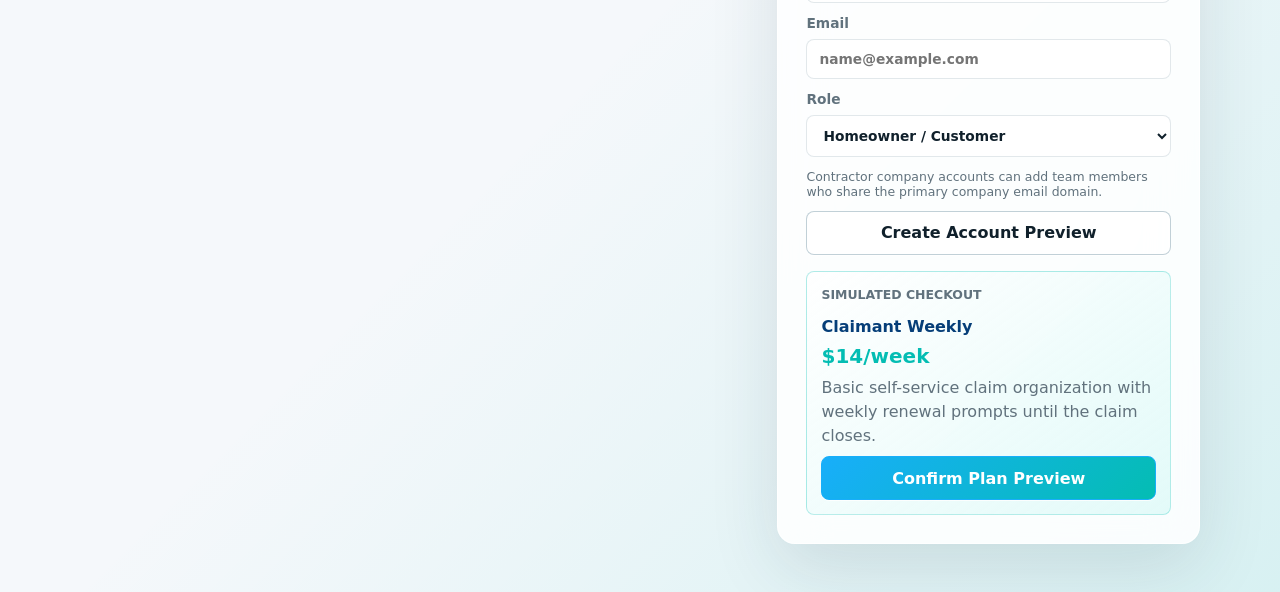
==== commit d75187ea: "Update tiered pricing prototype" ====
--- a/index.html
+++ b/index.html
@@ -4,7 +4,7 @@
     <meta charset="utf-8" />
     <meta name="viewport" content="width=device-width, initial-scale=1" />
     <title>ClearClaims Prototype</title>
-    <link rel="stylesheet" href="styles.css?v=15" />
+    <link rel="stylesheet" href="styles.css?v=16" />
     <meta name="theme-color" content="#ffffff" />
     <link rel="manifest" href="manifest.webmanifest" />
   </head>
@@ -55,10 +55,45 @@
             <div><svg><use href="#i-shield"></use></svg><strong>Clear Results</strong><span>Build a useful claim record.</span></div>
             <div><svg><use href="#i-info"></use></svg><strong>Clear Purpose</strong><span>Keep everyone aligned.</span></div>
           </div>
-          <div class="auth-pricing-strip">
-            <span>Homeowners: $14/week</span>
-            <span>Public adjusters: $500/month</span>
-            <span>Contractors: $1,500/month</span>
+          <div class="software-paths" aria-label="ClearClaims product paths">
+            <article class="software-card">
+              <div class="software-card-heading">
+                <strong>ClearClaims for Claimants</strong>
+                <span>Self-service claim organization</span>
+              </div>
+              <p>$14/week for basic claim management, policy understanding, document organization, and guided next-step prompts.</p>
+              <button class="tier-button selected" type="button" data-plan-select="claimant-weekly" data-plan-role="Homeowner">
+                <strong>Claimant Weekly</strong><span>$14/week</span>
+              </button>
+            </article>
+
+            <article class="software-card">
+              <div class="software-card-heading">
+                <strong>ClearClaims for Public Adjusters</strong>
+                <span>PA-managed claim workspace</span>
+              </div>
+              <p>PA-managed claims include claimant access at no additional claimant charge.</p>
+              <div class="tier-list">
+                <button class="tier-button" type="button" data-plan-select="pa-starter" data-plan-role="Public Adjuster"><strong>PA Starter</strong><span>$99/month · 1-20 active claims</span></button>
+                <button class="tier-button" type="button" data-plan-select="pa-growth" data-plan-role="Public Adjuster"><strong>PA Growth</strong><span>$249/month · 21-75 active claims</span></button>
+                <button class="tier-button" type="button" data-plan-select="pa-scale" data-plan-role="Public Adjuster"><strong>PA Scale</strong><span>$499/month · 76-200 active claims</span></button>
+                <button class="tier-button" type="button" data-plan-select="pa-enterprise" data-plan-role="Public Adjuster"><strong>PA Enterprise</strong><span>Custom pricing · 201+ active claims</span></button>
+              </div>
+            </article>
+
+            <article class="software-card">
+              <div class="software-card-heading">
+                <strong>ClearClaims for Contractors</strong>
+                <span>Active job management</span>
+              </div>
+              <p>Manage assigned claim-related jobs, estimates, invoices, submissions, status requests, and contractor reports.</p>
+              <div class="tier-list">
+                <button class="tier-button" type="button" data-plan-select="contractor-starter" data-plan-role="Contractor"><strong>Contractor Starter</strong><span>$299/month · 1-10 active jobs</span></button>
+                <button class="tier-button" type="button" data-plan-select="contractor-growth" data-plan-role="Contractor"><strong>Contractor Growth</strong><span>$749/month · 11-50 active jobs/claims</span></button>
+                <button class="tier-button" type="button" data-plan-select="contractor-scale" data-plan-role="Contractor"><strong>Contractor Scale</strong><span>$1,249/month · 51-200 active jobs/claims</span></button>
+                <button class="tier-button" type="button" data-plan-select="contractor-enterprise" data-plan-role="Contractor"><strong>Contractor Enterprise</strong><span>Custom pricing · 201+ active jobs/claims</span></button>
+              </div>
+            </article>
           </div>
           <p class="copyright-line">© 2026 ClearClaims. All rights reserved.</p>
         </div>
@@ -122,6 +157,13 @@
             <p class="micro-copy">Contractor company accounts can add team members who share the primary company email domain.</p>
             <button class="text-button" type="submit">Create Account Preview</button>
           </form>
+          <div class="checkout-panel" aria-live="polite">
+            <p class="eyebrow">Simulated checkout</p>
+            <h3 id="checkoutPlanName">Claimant Weekly</h3>
+            <strong id="checkoutPlanPrice">$14/week</strong>
+            <p id="checkoutPlanDetail">Basic self-service claim organization with weekly renewal prompts until the claim closes.</p>
+            <button class="text-button primary" type="button" id="confirmCheckout">Confirm Plan Preview</button>
+          </div>
         </div>
       </div>
     </section>
@@ -873,6 +915,6 @@
     </div>
 
     <div class="toast" id="toast" role="status" aria-live="polite"></div>
-    <script src="app.js?v=10"></script>
+    <script src="app.js?v=11"></script>
   </body>
 </html>
--- a/styles.css
+++ b/styles.css
@@ -215,6 +215,10 @@
 .auth-brand-card p:not(.eyebrow),
 .auth-status,
 .auth-feature-grid span,
+.software-card p,
+.software-card-heading span,
+.tier-button span,
+.checkout-panel p,
 .auth-pricing-strip,
 .copyright-line {
   color: var(--muted);
@@ -261,6 +265,85 @@
   border-radius: 999px;
   background: rgba(255, 255, 255, 0.62);
   padding: 7px 10px;
+}
+
+.software-paths {
+  display: grid;
+  grid-template-columns: repeat(3, minmax(0, 1fr));
+  gap: 12px;
+}
+
+.software-card {
+  display: grid;
+  gap: 10px;
+  align-content: start;
+  border: 1px solid rgba(37, 174, 232, 0.2);
+  border-radius: var(--radius);
+  background: rgba(255, 255, 255, 0.66);
+  padding: 13px;
+}
+
+.software-card-heading {
+  display: grid;
+  gap: 3px;
+}
+
+.software-card-heading strong,
+.checkout-panel h3 {
+  color: var(--accent-dark);
+}
+
+.software-card-heading span,
+.software-card p {
+  font-size: 0.82rem;
+}
+
+.tier-list {
+  display: grid;
+  gap: 7px;
+}
+
+.tier-button {
+  min-height: 0;
+  display: grid;
+  gap: 2px;
+  width: 100%;
+  border: 1px solid rgba(37, 174, 232, 0.22);
+  border-radius: var(--radius);
+  background: rgba(255, 255, 255, 0.76);
+  color: var(--ink);
+  padding: 8px 9px;
+  text-align: left;
+  cursor: pointer;
+}
+
+.tier-button:hover,
+.tier-button.selected {
+  border-color: rgba(4, 189, 179, 0.52);
+  background: var(--teal-soft);
+}
+
+.tier-button strong {
+  color: var(--accent-dark);
+  font-size: 0.84rem;
+}
+
+.tier-button span {
+  font-size: 0.76rem;
+}
+
+.checkout-panel {
+  display: grid;
+  gap: 8px;
+  border: 1px solid rgba(4, 189, 179, 0.28);
+  border-radius: var(--radius);
+  background: linear-gradient(145deg, rgba(255, 255, 255, 0.86), rgba(215, 248, 246, 0.68));
+  padding: 14px;
+}
+
+.checkout-panel strong {
+  color: var(--teal);
+  font-size: 1.25rem;
 }
 
 .copyright-line {
@@ -1869,6 +1952,7 @@
   .category-strip,
   .workflow-rail,
   .command-metrics,
+  .software-paths,
   .portal-grid {
     grid-template-columns: repeat(2, minmax(0, 1fr));
   }
@@ -2024,6 +2108,7 @@
   .category-strip,
   .workflow-rail,
   .command-metrics,
+  .software-paths,
   .portal-grid {
     grid-template-columns: 1fr;
   }
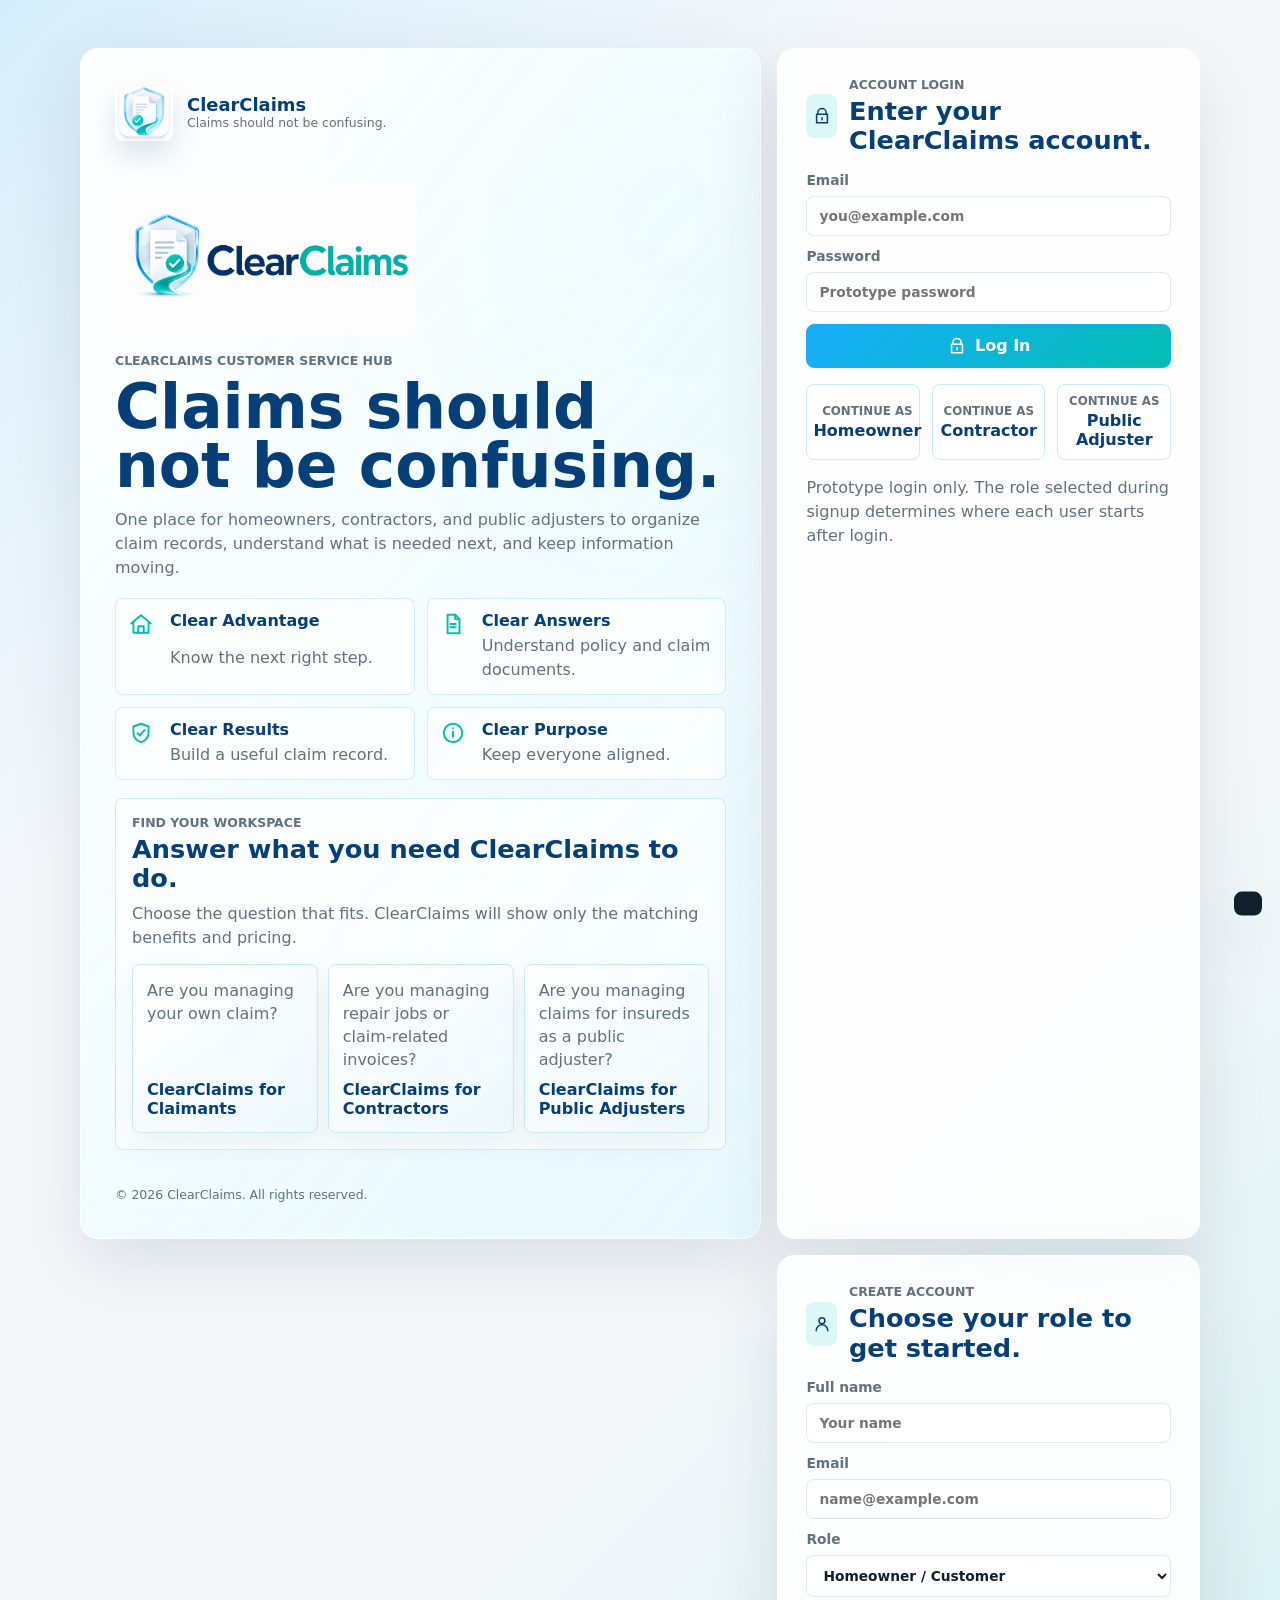
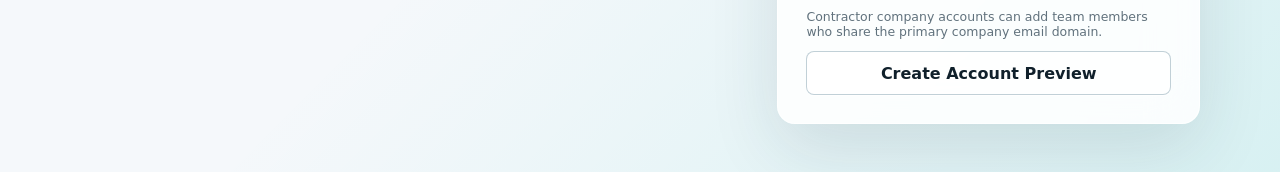
==== commit eeba2182: "Add role guided pricing flow" ====
--- a/index.html
+++ b/index.html
@@ -4,7 +4,7 @@
     <meta charset="utf-8" />
     <meta name="viewport" content="width=device-width, initial-scale=1" />
     <title>ClearClaims Prototype</title>
-    <link rel="stylesheet" href="styles.css?v=16" />
+    <link rel="stylesheet" href="styles.css?v=17" />
     <meta name="theme-color" content="#ffffff" />
     <link rel="manifest" href="manifest.webmanifest" />
   </head>
@@ -55,43 +55,78 @@
             <div><svg><use href="#i-shield"></use></svg><strong>Clear Results</strong><span>Build a useful claim record.</span></div>
             <div><svg><use href="#i-info"></use></svg><strong>Clear Purpose</strong><span>Keep everyone aligned.</span></div>
           </div>
-          <div class="software-paths" aria-label="ClearClaims product paths">
-            <article class="software-card">
-              <div class="software-card-heading">
+          <section class="role-finder" aria-labelledby="roleFinderHeading">
+            <div>
+              <p class="eyebrow">Find your workspace</p>
+              <h2 id="roleFinderHeading">Answer what you need ClearClaims to do.</h2>
+              <p>Choose the question that fits. ClearClaims will show only the matching benefits and pricing.</p>
+            </div>
+            <div class="role-question-grid">
+              <button class="role-question-card" type="button" data-path-select="claimant" aria-pressed="false">
+                <span>Are you managing your own claim?</span>
                 <strong>ClearClaims for Claimants</strong>
-                <span>Self-service claim organization</span>
-              </div>
-              <p>$14/week for basic claim management, policy understanding, document organization, and guided next-step prompts.</p>
-              <button class="tier-button selected" type="button" data-plan-select="claimant-weekly" data-plan-role="Homeowner">
-                <strong>Claimant Weekly</strong><span>$14/week</span>
-              </button>
+              </button>
+              <button class="role-question-card" type="button" data-path-select="contractor" aria-pressed="false">
+                <span>Are you managing repair jobs or claim-related invoices?</span>
+                <strong>ClearClaims for Contractors</strong>
+              </button>
+              <button class="role-question-card" type="button" data-path-select="pa" aria-pressed="false">
+                <span>Are you managing claims for insureds as a public adjuster?</span>
+                <strong>ClearClaims for Public Adjusters</strong>
+              </button>
+            </div>
+          </section>
+
+          <div class="role-detail-stack" aria-live="polite">
+            <article class="role-detail-panel" data-path-panel="claimant">
+              <div>
+                <p class="eyebrow">ClearClaims for Claimants</p>
+                <h2>Organize the claim without becoming overwhelmed.</h2>
+                <p>For people managing their own claim, ClearClaims keeps the timeline, policy questions, documents, and next steps in one guided workspace.</p>
+              </div>
+              <div class="benefit-grid">
+                <div><strong>Benefits</strong><span>Claim timeline, document uploads, policy explanations, weekly next-step prompts.</span></div>
+                <div><strong>Different</strong><span>Built around the claim record, not generic file storage or a simple task app.</span></div>
+              </div>
+              <div class="tier-list">
+                <button class="tier-button" type="button" data-plan-select="claimant-weekly" data-plan-role="Homeowner"><strong>Claimant Weekly</strong><span>$14/week · self-service claim management</span></button>
+                <button class="tier-button" type="button" data-plan-select="claimant-pa-included" data-plan-role="Homeowner"><strong>PA-Managed Claimant Access</strong><span>Included · free when your PA uses ClearClaims</span></button>
+              </div>
             </article>
 
-            <article class="software-card">
-              <div class="software-card-heading">
-                <strong>ClearClaims for Public Adjusters</strong>
-                <span>PA-managed claim workspace</span>
-              </div>
-              <p>PA-managed claims include claimant access at no additional claimant charge.</p>
+            <article class="role-detail-panel" data-path-panel="contractor">
+              <div>
+                <p class="eyebrow">ClearClaims for Contractors</p>
+                <h2>Manage active claim jobs without seeing private claim strategy.</h2>
+                <p>For contractors, ClearClaims keeps estimates, invoices, submissions, reports, and waiting-on status tied to active jobs/claims.</p>
+              </div>
+              <div class="benefit-grid">
+                <div><strong>Benefits</strong><span>Assigned jobs, estimate and invoice uploads, contractor communications, submission history.</span></div>
+                <div><strong>Different</strong><span>Contractors see the work they are part of, not PA-customer or PA-adjuster private communications.</span></div>
+              </div>
+              <div class="tier-list">
+                <button class="tier-button" type="button" data-plan-select="contractor-starter" data-plan-role="Contractor"><strong>Contractor Starter</strong><span>$299/month · 1-10 active jobs</span></button>
+                <button class="tier-button" type="button" data-plan-select="contractor-growth" data-plan-role="Contractor"><strong>Contractor Growth</strong><span>$749/month · 11-50 active jobs/claims</span></button>
+                <button class="tier-button" type="button" data-plan-select="contractor-scale" data-plan-role="Contractor"><strong>Contractor Scale</strong><span>$1,249/month · 51-200 active jobs/claims</span></button>
+                <button class="tier-button" type="button" data-plan-select="contractor-enterprise" data-plan-role="Contractor"><strong>Contractor Enterprise</strong><span>Custom pricing · 201+ active jobs/claims</span></button>
+              </div>
+            </article>
+
+            <article class="role-detail-panel" data-path-panel="pa">
+              <div>
+                <p class="eyebrow">ClearClaims for Public Adjusters</p>
+                <h2>Run every claim from the complete record.</h2>
+                <p>For PAs, ClearClaims gives the highest access level for claim workflow, evidence, linked claimant access, contractor coordination, and claim history.</p>
+              </div>
+              <div class="benefit-grid">
+                <div><strong>Benefits</strong><span>Claim portfolio, linked claimant and contractor activity, communications, evidence, and reporting.</span></div>
+                <div><strong>Different</strong><span>PA-managed claimants get included access, so the claim team works from one shared source of truth.</span></div>
+              </div>
               <div class="tier-list">
                 <button class="tier-button" type="button" data-plan-select="pa-starter" data-plan-role="Public Adjuster"><strong>PA Starter</strong><span>$99/month · 1-20 active claims</span></button>
                 <button class="tier-button" type="button" data-plan-select="pa-growth" data-plan-role="Public Adjuster"><strong>PA Growth</strong><span>$249/month · 21-75 active claims</span></button>
                 <button class="tier-button" type="button" data-plan-select="pa-scale" data-plan-role="Public Adjuster"><strong>PA Scale</strong><span>$499/month · 76-200 active claims</span></button>
                 <button class="tier-button" type="button" data-plan-select="pa-enterprise" data-plan-role="Public Adjuster"><strong>PA Enterprise</strong><span>Custom pricing · 201+ active claims</span></button>
-              </div>
-            </article>
-
-            <article class="software-card">
-              <div class="software-card-heading">
-                <strong>ClearClaims for Contractors</strong>
-                <span>Active job management</span>
-              </div>
-              <p>Manage assigned claim-related jobs, estimates, invoices, submissions, status requests, and contractor reports.</p>
-              <div class="tier-list">
-                <button class="tier-button" type="button" data-plan-select="contractor-starter" data-plan-role="Contractor"><strong>Contractor Starter</strong><span>$299/month · 1-10 active jobs</span></button>
-                <button class="tier-button" type="button" data-plan-select="contractor-growth" data-plan-role="Contractor"><strong>Contractor Growth</strong><span>$749/month · 11-50 active jobs/claims</span></button>
-                <button class="tier-button" type="button" data-plan-select="contractor-scale" data-plan-role="Contractor"><strong>Contractor Scale</strong><span>$1,249/month · 51-200 active jobs/claims</span></button>
-                <button class="tier-button" type="button" data-plan-select="contractor-enterprise" data-plan-role="Contractor"><strong>Contractor Enterprise</strong><span>Custom pricing · 201+ active jobs/claims</span></button>
               </div>
             </article>
           </div>
@@ -157,11 +192,11 @@
             <p class="micro-copy">Contractor company accounts can add team members who share the primary company email domain.</p>
             <button class="text-button" type="submit">Create Account Preview</button>
           </form>
-          <div class="checkout-panel" aria-live="polite">
+          <div class="checkout-panel is-hidden" aria-live="polite">
             <p class="eyebrow">Simulated checkout</p>
-            <h3 id="checkoutPlanName">Claimant Weekly</h3>
-            <strong id="checkoutPlanPrice">$14/week</strong>
-            <p id="checkoutPlanDetail">Basic self-service claim organization with weekly renewal prompts until the claim closes.</p>
+            <h3 id="checkoutPlanName">Choose a ClearClaims path</h3>
+            <strong id="checkoutPlanPrice">Plan pending</strong>
+            <p id="checkoutPlanDetail">Select the role that fits you, then choose a pricing option.</p>
             <button class="text-button primary" type="button" id="confirmCheckout">Confirm Plan Preview</button>
           </div>
         </div>
@@ -915,6 +950,6 @@
     </div>
 
     <div class="toast" id="toast" role="status" aria-live="polite"></div>
-    <script src="app.js?v=11"></script>
+    <script src="app.js?v=12"></script>
   </body>
 </html>
--- a/styles.css
+++ b/styles.css
@@ -267,6 +267,108 @@
   padding: 7px 10px;
 }
 
+.role-finder {
+  display: grid;
+  gap: 14px;
+  border: 1px solid rgba(37, 174, 232, 0.22);
+  border-radius: var(--radius);
+  background: rgba(255, 255, 255, 0.6);
+  padding: 16px;
+}
+
+.role-finder h2,
+.role-detail-panel h2 {
+  margin: 4px 0 8px;
+  color: var(--accent-dark);
+}
+
+.role-question-grid {
+  display: grid;
+  grid-template-columns: repeat(3, minmax(0, 1fr));
+  gap: 10px;
+}
+
+.role-question-card {
+  display: grid;
+  gap: 8px;
+  min-height: 126px;
+  border: 1px solid rgba(37, 174, 232, 0.22);
+  border-radius: var(--radius);
+  background:
+    linear-gradient(145deg, rgba(255, 255, 255, 0.88), rgba(232, 247, 253, 0.68));
+  color: var(--ink);
+  padding: 14px;
+  text-align: left;
+  cursor: pointer;
+  box-shadow: 0 12px 28px rgba(23, 52, 68, 0.06);
+}
+
+.role-question-card:hover,
+.role-question-card.selected {
+  border-color: rgba(4, 189, 179, 0.58);
+  background:
+    linear-gradient(145deg, rgba(255, 255, 255, 0.96), rgba(215, 248, 246, 0.82));
+  box-shadow: 0 18px 36px rgba(4, 94, 112, 0.11);
+  transform: translateY(-1px);
+}
+
+.role-question-card span {
+  color: var(--muted);
+  line-height: 1.45;
+}
+
+.role-question-card strong {
+  align-self: end;
+  color: var(--accent-dark);
+}
+
+.role-detail-stack {
+  display: grid;
+}
+
+.role-detail-panel {
+  display: none;
+  gap: 16px;
+  border: 1px solid rgba(4, 189, 179, 0.22);
+  border-radius: var(--radius);
+  background:
+    linear-gradient(145deg, rgba(255, 255, 255, 0.9), rgba(232, 247, 253, 0.62));
+  padding: 16px;
+  box-shadow: var(--shadow-soft);
+}
+
+.role-detail-panel.active {
+  display: grid;
+}
+
+.role-detail-panel p,
+.benefit-grid span {
+  color: var(--muted);
+  line-height: 1.5;
+}
+
+.benefit-grid {
+  display: grid;
+  grid-template-columns: repeat(2, minmax(0, 1fr));
+  gap: 10px;
+}
+
+.benefit-grid div {
+  display: grid;
+  gap: 5px;
+  border: 1px solid rgba(37, 174, 232, 0.18);
+  border-radius: var(--radius);
+  background: rgba(255, 255, 255, 0.68);
+  padding: 12px;
+}
+
+.benefit-grid strong {
+  color: var(--teal);
+  text-transform: uppercase;
+  letter-spacing: 0;
+  font-size: 0.76rem;
+}
+
 .software-paths {
   display: grid;
   grid-template-columns: repeat(3, minmax(0, 1fr));
@@ -339,6 +441,10 @@
   border-radius: var(--radius);
   background: linear-gradient(145deg, rgba(255, 255, 255, 0.86), rgba(215, 248, 246, 0.68));
   padding: 14px;
+}
+
+.checkout-panel.is-hidden {
+  display: none;
 }
 
 .checkout-panel strong {
@@ -1952,6 +2058,7 @@
   .category-strip,
   .workflow-rail,
   .command-metrics,
+  .role-question-grid,
   .software-paths,
   .portal-grid {
     grid-template-columns: repeat(2, minmax(0, 1fr));
@@ -2108,6 +2215,8 @@
   .category-strip,
   .workflow-rail,
   .command-metrics,
+  .role-question-grid,
+  .benefit-grid,
   .software-paths,
   .portal-grid {
     grid-template-columns: 1fr;
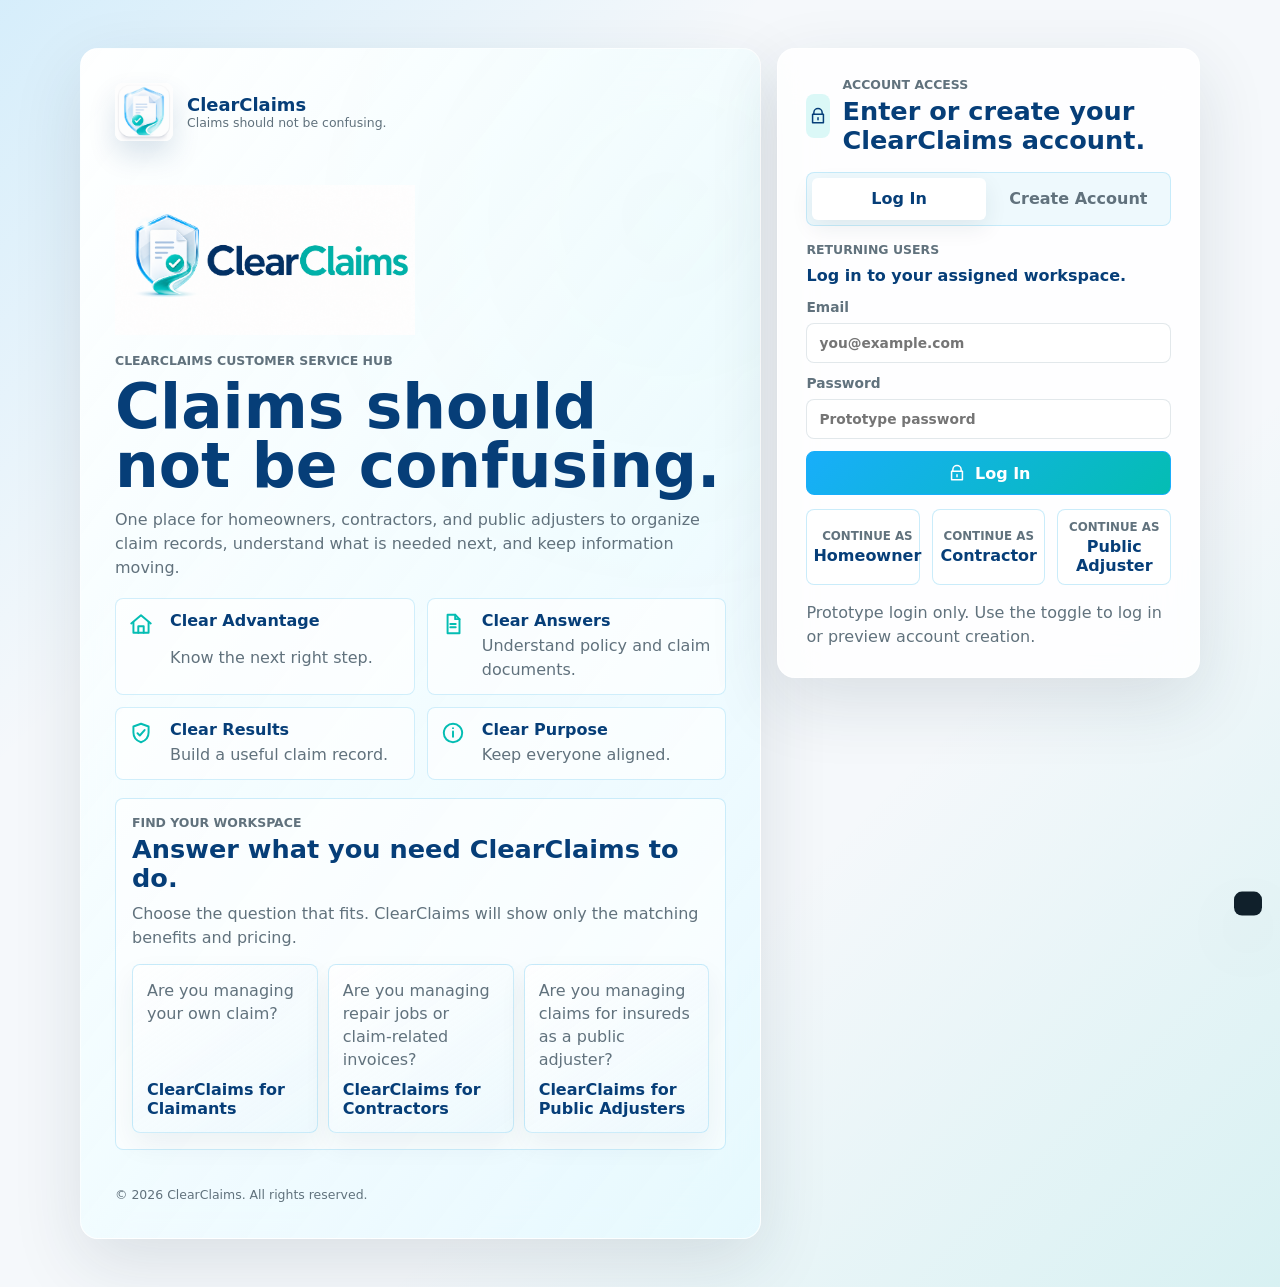
==== commit 3b7b3247: "Consolidate homepage account access" ====
--- a/index.html
+++ b/index.html
@@ -4,7 +4,7 @@
     <meta charset="utf-8" />
     <meta name="viewport" content="width=device-width, initial-scale=1" />
     <title>ClearClaims Prototype</title>
-    <link rel="stylesheet" href="styles.css?v=17" />
+    <link rel="stylesheet" href="styles.css?v=18" />
     <meta name="theme-color" content="#ffffff" />
     <link rel="manifest" href="manifest.webmanifest" />
   </head>
@@ -133,72 +133,82 @@
           <p class="copyright-line">© 2026 ClearClaims. All rights reserved.</p>
         </div>
 
-        <div class="auth-card">
+        <div class="auth-card auth-access-card">
           <div class="auth-card-heading">
             <div class="auth-icon"><svg><use href="#i-lock"></use></svg></div>
             <div>
-              <p class="eyebrow">Account login</p>
-              <h2>Enter your ClearClaims account.</h2>
-            </div>
-          </div>
-          <form class="auth-form" id="loginForm">
-            <label>Email
-              <input name="email" type="email" list="accountEmails" placeholder="you@example.com" required />
-            </label>
-            <datalist id="accountEmails">
-              <option value="maya.johnson@example.com"></option>
-              <option value="office@roofrightcontractors.com"></option>
-              <option value="adjuster@examplepa.com"></option>
-              <option value="chuck@claimguardians.com"></option>
-              <option value="cynthia@claimguardians.com"></option>
-            </datalist>
-            <label>Password
-              <input name="password" type="password" placeholder="Prototype password" required />
-            </label>
-            <button class="text-button primary" type="submit">
-              <svg><use href="#i-lock"></use></svg><span>Log In</span>
-            </button>
-          </form>
-          <div class="quick-login" aria-label="Prototype quick login">
-            <button type="button" data-account-login="customer"><span>Continue as</span><strong>Homeowner</strong></button>
-            <button type="button" data-account-login="contractor"><span>Continue as</span><strong>Contractor</strong></button>
-            <button type="button" data-account-login="adjuster"><span>Continue as</span><strong>Public Adjuster</strong></button>
-          </div>
-          <p class="auth-status" id="authStatus" aria-live="polite">Prototype login only. The role selected during signup determines where each user starts after login.</p>
-        </div>
-
-        <div class="auth-card auth-create-card">
-          <div class="auth-card-heading">
-            <div class="auth-icon"><svg><use href="#i-user"></use></svg></div>
-            <div>
-              <p class="eyebrow">Create account</p>
-              <h2>Choose your role to get started.</h2>
-            </div>
-          </div>
-          <form class="auth-form" id="createAccountForm">
-            <label>Full name
-              <input name="name" placeholder="Your name" required />
-            </label>
-            <label>Email
-              <input name="email" type="email" placeholder="name@example.com" required />
-            </label>
-            <label>Role
-              <select name="role" required>
-                <option value="Homeowner">Homeowner / Customer</option>
-                <option value="Contractor">Contractor Company</option>
-                <option value="Public Adjuster">Public Adjuster</option>
-              </select>
-            </label>
-            <p class="micro-copy">Contractor company accounts can add team members who share the primary company email domain.</p>
-            <button class="text-button" type="submit">Create Account Preview</button>
-          </form>
-          <div class="checkout-panel is-hidden" aria-live="polite">
-            <p class="eyebrow">Simulated checkout</p>
-            <h3 id="checkoutPlanName">Choose a ClearClaims path</h3>
-            <strong id="checkoutPlanPrice">Plan pending</strong>
-            <p id="checkoutPlanDetail">Select the role that fits you, then choose a pricing option.</p>
-            <button class="text-button primary" type="button" id="confirmCheckout">Confirm Plan Preview</button>
-          </div>
+              <p class="eyebrow">Account access</p>
+              <h2>Enter or create your ClearClaims account.</h2>
+            </div>
+          </div>
+
+          <div class="auth-mode-toggle" role="tablist" aria-label="Choose login or create account">
+            <button class="active" type="button" id="loginModeToggle" role="tab" aria-selected="true" aria-controls="loginPanel" data-auth-mode="login">Log In</button>
+            <button type="button" id="createModeToggle" role="tab" aria-selected="false" aria-controls="createPanel" data-auth-mode="create">Create Account</button>
+          </div>
+
+          <section class="auth-mode-panel active" id="loginPanel" role="tabpanel" aria-labelledby="loginModeToggle" data-auth-panel="login">
+            <div class="auth-panel-heading">
+              <p class="eyebrow">Returning users</p>
+              <h3>Log in to your assigned workspace.</h3>
+            </div>
+            <form class="auth-form" id="loginForm">
+              <label>Email
+                <input name="email" type="email" list="accountEmails" placeholder="you@example.com" required />
+              </label>
+              <datalist id="accountEmails">
+                <option value="maya.johnson@example.com"></option>
+                <option value="office@roofrightcontractors.com"></option>
+                <option value="adjuster@examplepa.com"></option>
+                <option value="chuck@claimguardians.com"></option>
+                <option value="cynthia@claimguardians.com"></option>
+              </datalist>
+              <label>Password
+                <input name="password" type="password" placeholder="Prototype password" required />
+              </label>
+              <button class="text-button primary" type="submit">
+                <svg><use href="#i-lock"></use></svg><span>Log In</span>
+              </button>
+            </form>
+            <div class="quick-login" aria-label="Prototype quick login">
+              <button type="button" data-account-login="customer"><span>Continue as</span><strong>Homeowner</strong></button>
+              <button type="button" data-account-login="contractor"><span>Continue as</span><strong>Contractor</strong></button>
+              <button type="button" data-account-login="adjuster"><span>Continue as</span><strong>Public Adjuster</strong></button>
+            </div>
+          </section>
+
+          <section class="auth-mode-panel" id="createPanel" role="tabpanel" aria-labelledby="createModeToggle" data-auth-panel="create" hidden>
+            <div class="auth-panel-heading">
+              <p class="eyebrow">New users</p>
+              <h3>Choose your role to get started.</h3>
+            </div>
+            <form class="auth-form" id="createAccountForm">
+              <label>Full name
+                <input name="name" placeholder="Your name" required />
+              </label>
+              <label>Email
+                <input name="email" type="email" placeholder="name@example.com" required />
+              </label>
+              <label>Role
+                <select name="role" required>
+                  <option value="Homeowner">Homeowner / Customer</option>
+                  <option value="Contractor">Contractor Company</option>
+                  <option value="Public Adjuster">Public Adjuster</option>
+                </select>
+              </label>
+              <p class="micro-copy">Contractor company accounts can add team members who share the primary company email domain.</p>
+              <button class="text-button" type="submit">Create Account Preview</button>
+            </form>
+            <div class="checkout-panel is-hidden" aria-live="polite">
+              <p class="eyebrow">Simulated checkout</p>
+              <h3 id="checkoutPlanName">Choose a ClearClaims path</h3>
+              <strong id="checkoutPlanPrice">Plan pending</strong>
+              <p id="checkoutPlanDetail">Select the role that fits you, then choose a pricing option.</p>
+              <button class="text-button primary" type="button" id="confirmCheckout">Confirm Plan Preview</button>
+            </div>
+          </section>
+
+          <p class="auth-status" id="authStatus" aria-live="polite">Prototype login only. Use the toggle to log in or preview account creation.</p>
         </div>
       </div>
     </section>
@@ -950,6 +960,6 @@
     </div>
 
     <div class="toast" id="toast" role="status" aria-live="polite"></div>
-    <script src="app.js?v=12"></script>
+    <script src="app.js?v=13"></script>
   </body>
 </html>
--- a/styles.css
+++ b/styles.css
@@ -463,8 +463,8 @@
   padding: clamp(18px, 3vw, 28px);
 }
 
-.auth-create-card {
-  grid-column: 2;
+.auth-access-card {
+  align-self: start;
 }
 
 .auth-card-heading {
@@ -484,6 +484,51 @@
 }
 
 .auth-card h2 {
+  color: var(--accent-dark);
+}
+
+.auth-mode-toggle {
+  display: grid;
+  grid-template-columns: repeat(2, minmax(0, 1fr));
+  gap: 6px;
+  border: 1px solid rgba(37, 174, 232, 0.2);
+  border-radius: var(--radius);
+  background: rgba(232, 247, 253, 0.72);
+  padding: 5px;
+}
+
+.auth-mode-toggle button {
+  min-height: 42px;
+  border: 0;
+  border-radius: 6px;
+  background: transparent;
+  color: var(--muted);
+  font-weight: 800;
+  cursor: pointer;
+}
+
+.auth-mode-toggle button:hover,
+.auth-mode-toggle button.active {
+  background: var(--surface-solid);
+  color: var(--accent-dark);
+  box-shadow: 0 8px 22px rgba(23, 52, 68, 0.08);
+}
+
+.auth-mode-panel {
+  display: none;
+  gap: 14px;
+}
+
+.auth-mode-panel.active {
+  display: grid;
+}
+
+.auth-panel-heading {
+  display: grid;
+  gap: 4px;
+}
+
+.auth-panel-heading h3 {
   color: var(--accent-dark);
 }
 
@@ -2071,10 +2116,6 @@
 
   .auth-shell {
     grid-template-columns: 1fr;
-  }
-
-  .auth-create-card {
-    grid-column: auto;
   }
 
   .command-panel-wide {
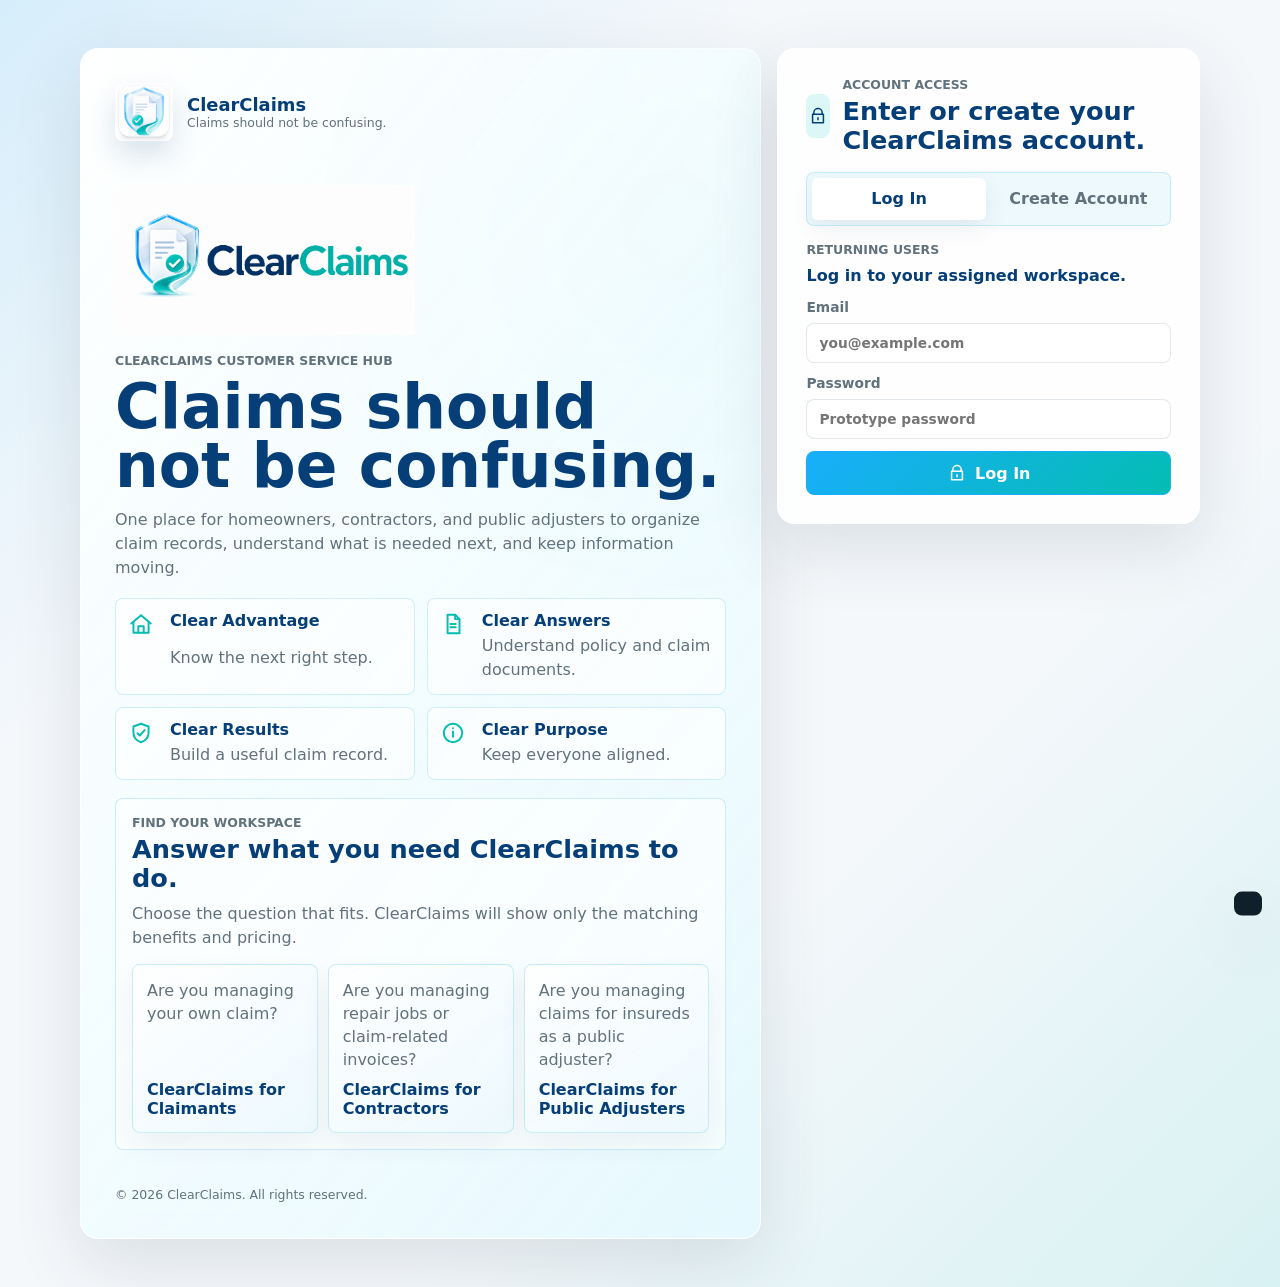
==== commit 3d6d2116: "Clean up homepage login card" ====
--- a/index.html
+++ b/index.html
@@ -170,11 +170,6 @@
                 <svg><use href="#i-lock"></use></svg><span>Log In</span>
               </button>
             </form>
-            <div class="quick-login" aria-label="Prototype quick login">
-              <button type="button" data-account-login="customer"><span>Continue as</span><strong>Homeowner</strong></button>
-              <button type="button" data-account-login="contractor"><span>Continue as</span><strong>Contractor</strong></button>
-              <button type="button" data-account-login="adjuster"><span>Continue as</span><strong>Public Adjuster</strong></button>
-            </div>
           </section>
 
           <section class="auth-mode-panel" id="createPanel" role="tabpanel" aria-labelledby="createModeToggle" data-auth-panel="create" hidden>
@@ -208,7 +203,7 @@
             </div>
           </section>
 
-          <p class="auth-status" id="authStatus" aria-live="polite">Prototype login only. Use the toggle to log in or preview account creation.</p>
+          <p class="auth-status" id="authStatus" aria-live="polite"></p>
         </div>
       </div>
     </section>
--- a/styles.css
+++ b/styles.css
@@ -225,6 +225,10 @@
   line-height: 1.5;
 }
 
+.auth-status:empty {
+  display: none;
+}
+
 .auth-feature-grid {
   display: grid;
   grid-template-columns: repeat(2, minmax(0, 1fr));
@@ -532,37 +536,9 @@
   color: var(--accent-dark);
 }
 
-.auth-form,
-.quick-login {
+.auth-form {
   display: grid;
   gap: 12px;
-}
-
-.quick-login {
-  grid-template-columns: repeat(3, minmax(0, 1fr));
-}
-
-.quick-login button {
-  display: grid;
-  gap: 3px;
-  align-content: center;
-  min-height: 76px;
-  border: 1px solid rgba(37, 174, 232, 0.24);
-  border-radius: var(--radius);
-  background: rgba(255, 255, 255, 0.72);
-  color: var(--accent-dark);
-  cursor: pointer;
-}
-
-.quick-login button:hover {
-  background: var(--blue-soft);
-}
-
-.quick-login span {
-  color: var(--muted);
-  font-size: 0.74rem;
-  font-weight: 800;
-  text-transform: uppercase;
 }
 
 .app-shell {
@@ -2267,8 +2243,7 @@
     padding: 12px;
   }
 
-  .auth-feature-grid,
-  .quick-login {
+  .auth-feature-grid {
     grid-template-columns: 1fr;
   }
 
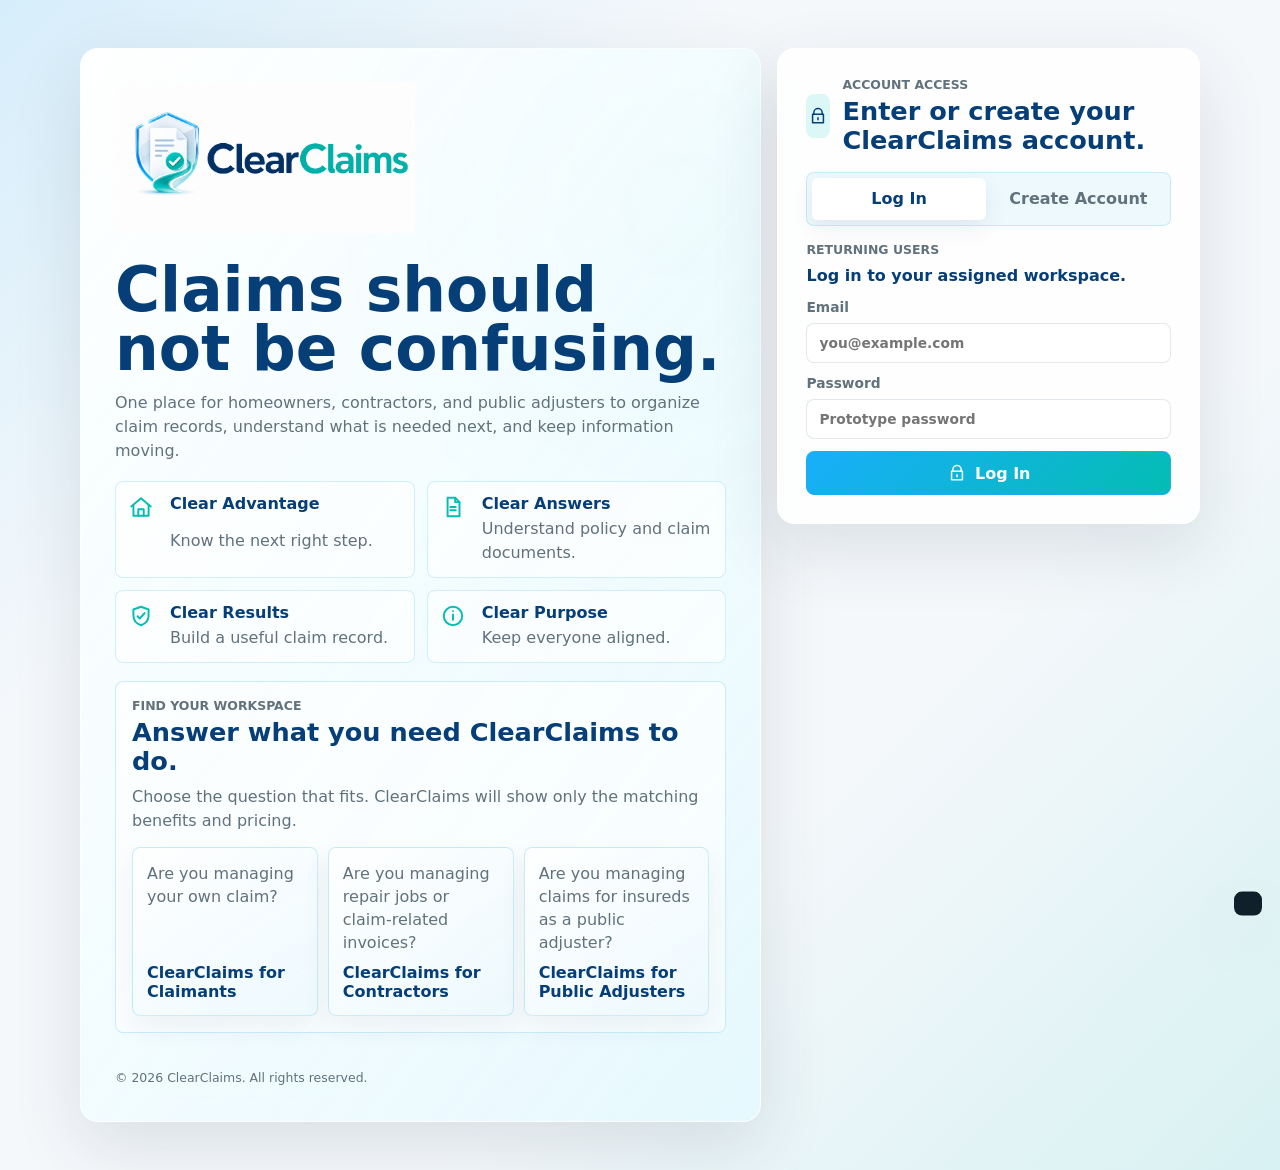
==== commit 0686949f: "Simplify homepage hero branding" ====
--- a/index.html
+++ b/index.html
@@ -4,7 +4,7 @@
     <meta charset="utf-8" />
     <meta name="viewport" content="width=device-width, initial-scale=1" />
     <title>ClearClaims Prototype</title>
-    <link rel="stylesheet" href="styles.css?v=18" />
+    <link rel="stylesheet" href="styles.css?v=21" />
     <meta name="theme-color" content="#ffffff" />
     <link rel="manifest" href="manifest.webmanifest" />
   </head>
@@ -34,18 +34,8 @@
     <section class="auth-screen" id="authScreen" aria-labelledby="authTitle">
       <div class="auth-shell">
         <div class="auth-brand-card">
-          <div class="brand-block">
-            <div class="brand-mark" aria-hidden="true">
-              <img src="assets/clearclaims_appicon_final.png" alt="" />
-            </div>
-            <div>
-              <div class="brand-name">ClearClaims</div>
-              <div class="brand-subtitle">Claims should not be confusing.</div>
-            </div>
-          </div>
           <img class="auth-logo" src="assets/clearclaims_refined_v2.png" alt="ClearClaims" />
           <div>
-            <p class="eyebrow">ClearClaims customer service hub</p>
             <h1 id="authTitle">Claims should not be confusing.</h1>
             <p>One place for homeowners, contractors, and public adjusters to organize claim records, understand what is needed next, and keep information moving.</p>
           </div>
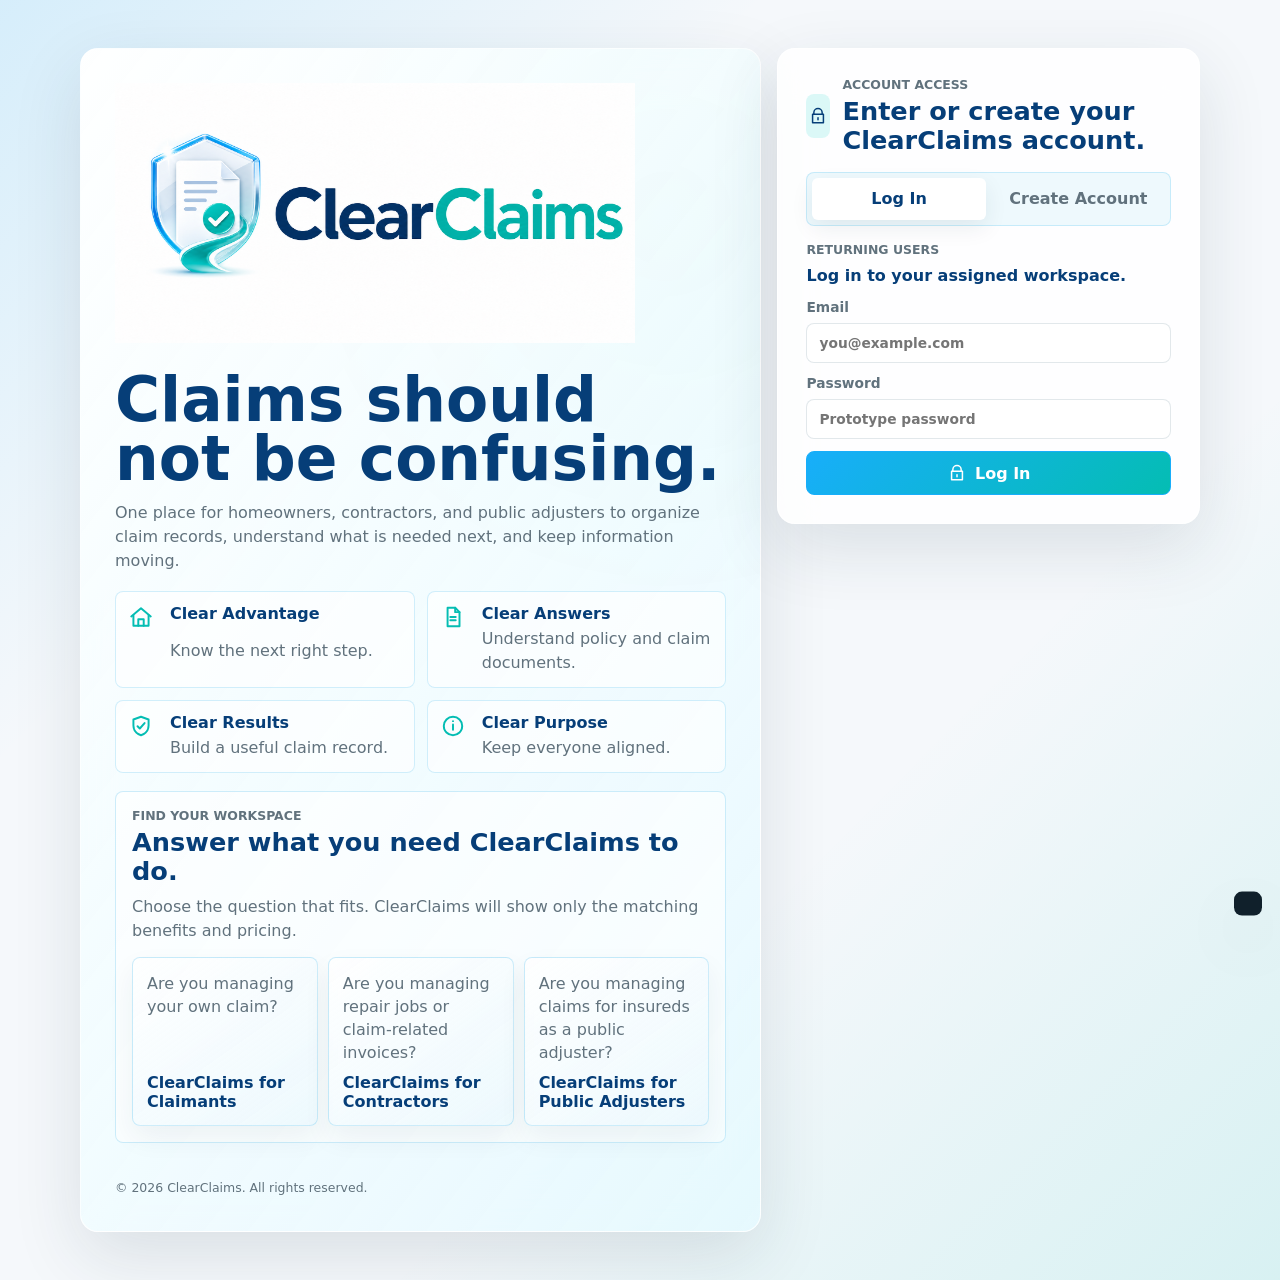
==== commit 4a7ff8e5: "Enlarge homepage hero logo" ====
--- a/index.html
+++ b/index.html
@@ -4,7 +4,7 @@
     <meta charset="utf-8" />
     <meta name="viewport" content="width=device-width, initial-scale=1" />
     <title>ClearClaims Prototype</title>
-    <link rel="stylesheet" href="styles.css?v=21" />
+    <link rel="stylesheet" href="styles.css?v=22" />
     <meta name="theme-color" content="#ffffff" />
     <link rel="manifest" href="manifest.webmanifest" />
   </head>
--- a/styles.css
+++ b/styles.css
@@ -200,7 +200,7 @@
 }
 
 .auth-logo {
-  width: min(300px, 82%);
+  width: min(520px, 100%);
   height: auto;
 }
 
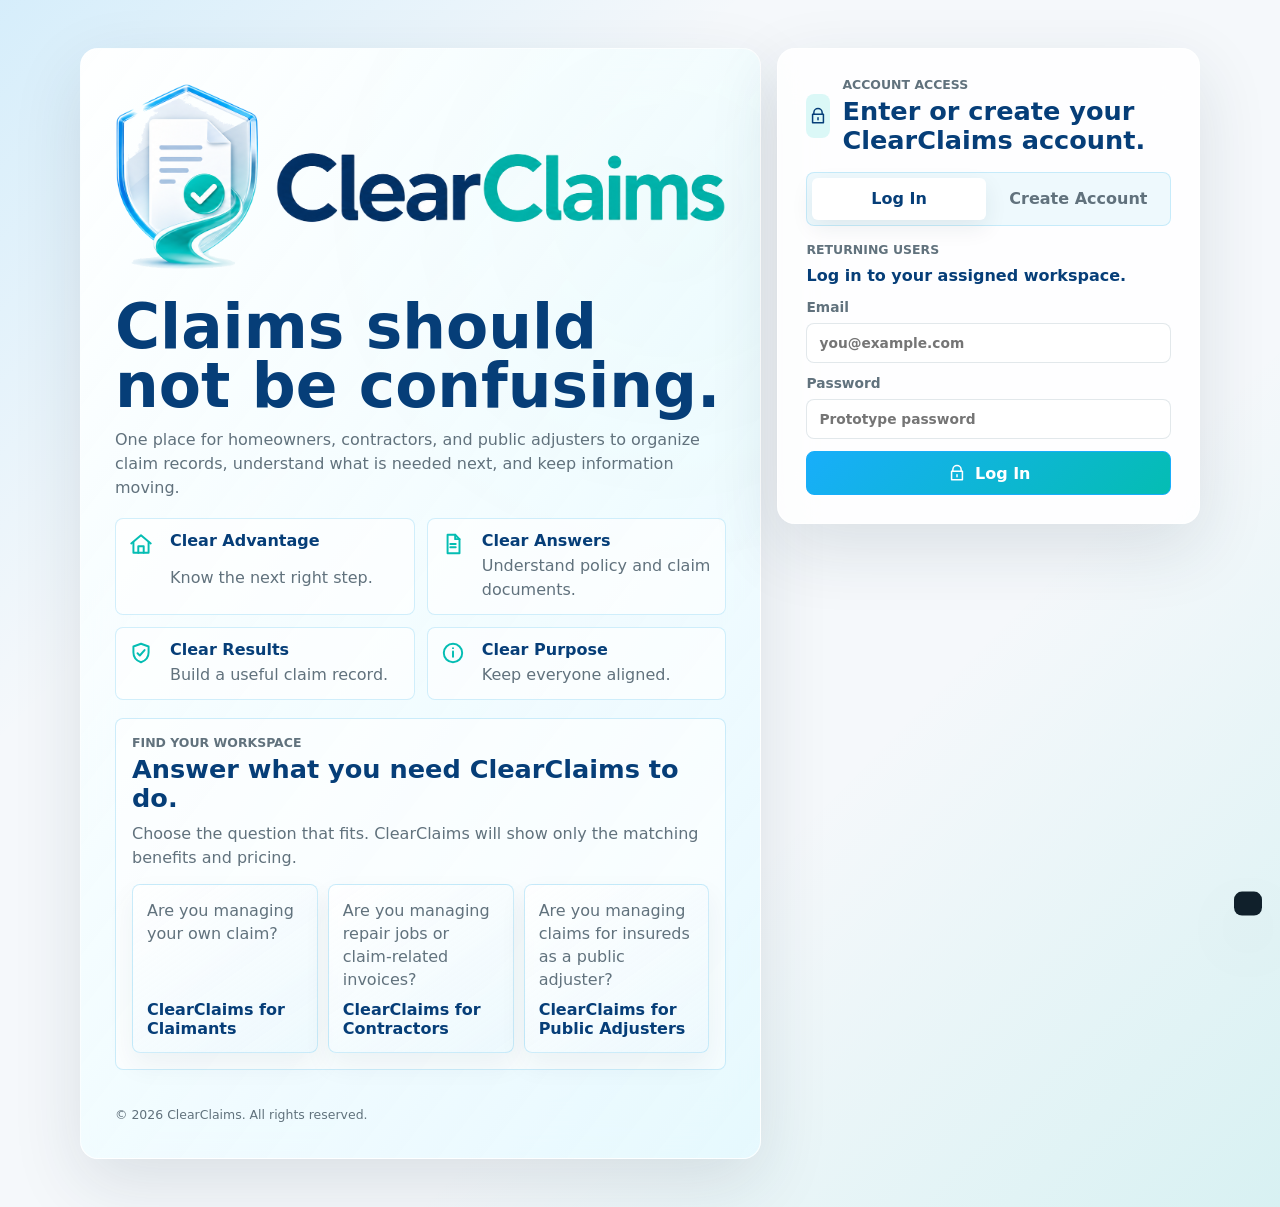
==== commit 74a8d6d7: "Use transparent ClearClaims wordmark" ====
--- a/index.html
+++ b/index.html
@@ -4,7 +4,7 @@
     <meta charset="utf-8" />
     <meta name="viewport" content="width=device-width, initial-scale=1" />
     <title>ClearClaims Prototype</title>
-    <link rel="stylesheet" href="styles.css?v=22" />
+    <link rel="stylesheet" href="styles.css?v=23" />
     <meta name="theme-color" content="#ffffff" />
     <link rel="manifest" href="manifest.webmanifest" />
   </head>
@@ -34,7 +34,7 @@
     <section class="auth-screen" id="authScreen" aria-labelledby="authTitle">
       <div class="auth-shell">
         <div class="auth-brand-card">
-          <img class="auth-logo" src="assets/clearclaims_refined_v2.png" alt="ClearClaims" />
+          <img class="auth-logo" src="assets/clearclaims_wordmark_transparent.png" alt="ClearClaims" />
           <div>
             <h1 id="authTitle">Claims should not be confusing.</h1>
             <p>One place for homeowners, contractors, and public adjusters to organize claim records, understand what is needed next, and keep information moving.</p>
@@ -258,7 +258,7 @@
         <section class="app-hero" aria-labelledby="heroTitle">
           <div class="hero-copy">
             <p class="eyebrow" id="accountRoleLabel">ClearClaims</p>
-            <img class="hero-logo" src="assets/clearclaims_refined_v2.png" alt="ClearClaims" />
+            <img class="hero-logo" src="assets/clearclaims_wordmark_transparent.png" alt="ClearClaims" />
             <h1 id="heroTitle">Claims should not be confusing.</h1>
             <p id="heroSubtitle">ClearClaims guides each user to the information needed now, next, and through the final claim flow.</p>
           </div>
--- a/styles.css
+++ b/styles.css
@@ -200,7 +200,8 @@
 }
 
 .auth-logo {
-  width: min(520px, 100%);
+  display: block;
+  width: min(640px, 100%);
   height: auto;
 }
 
